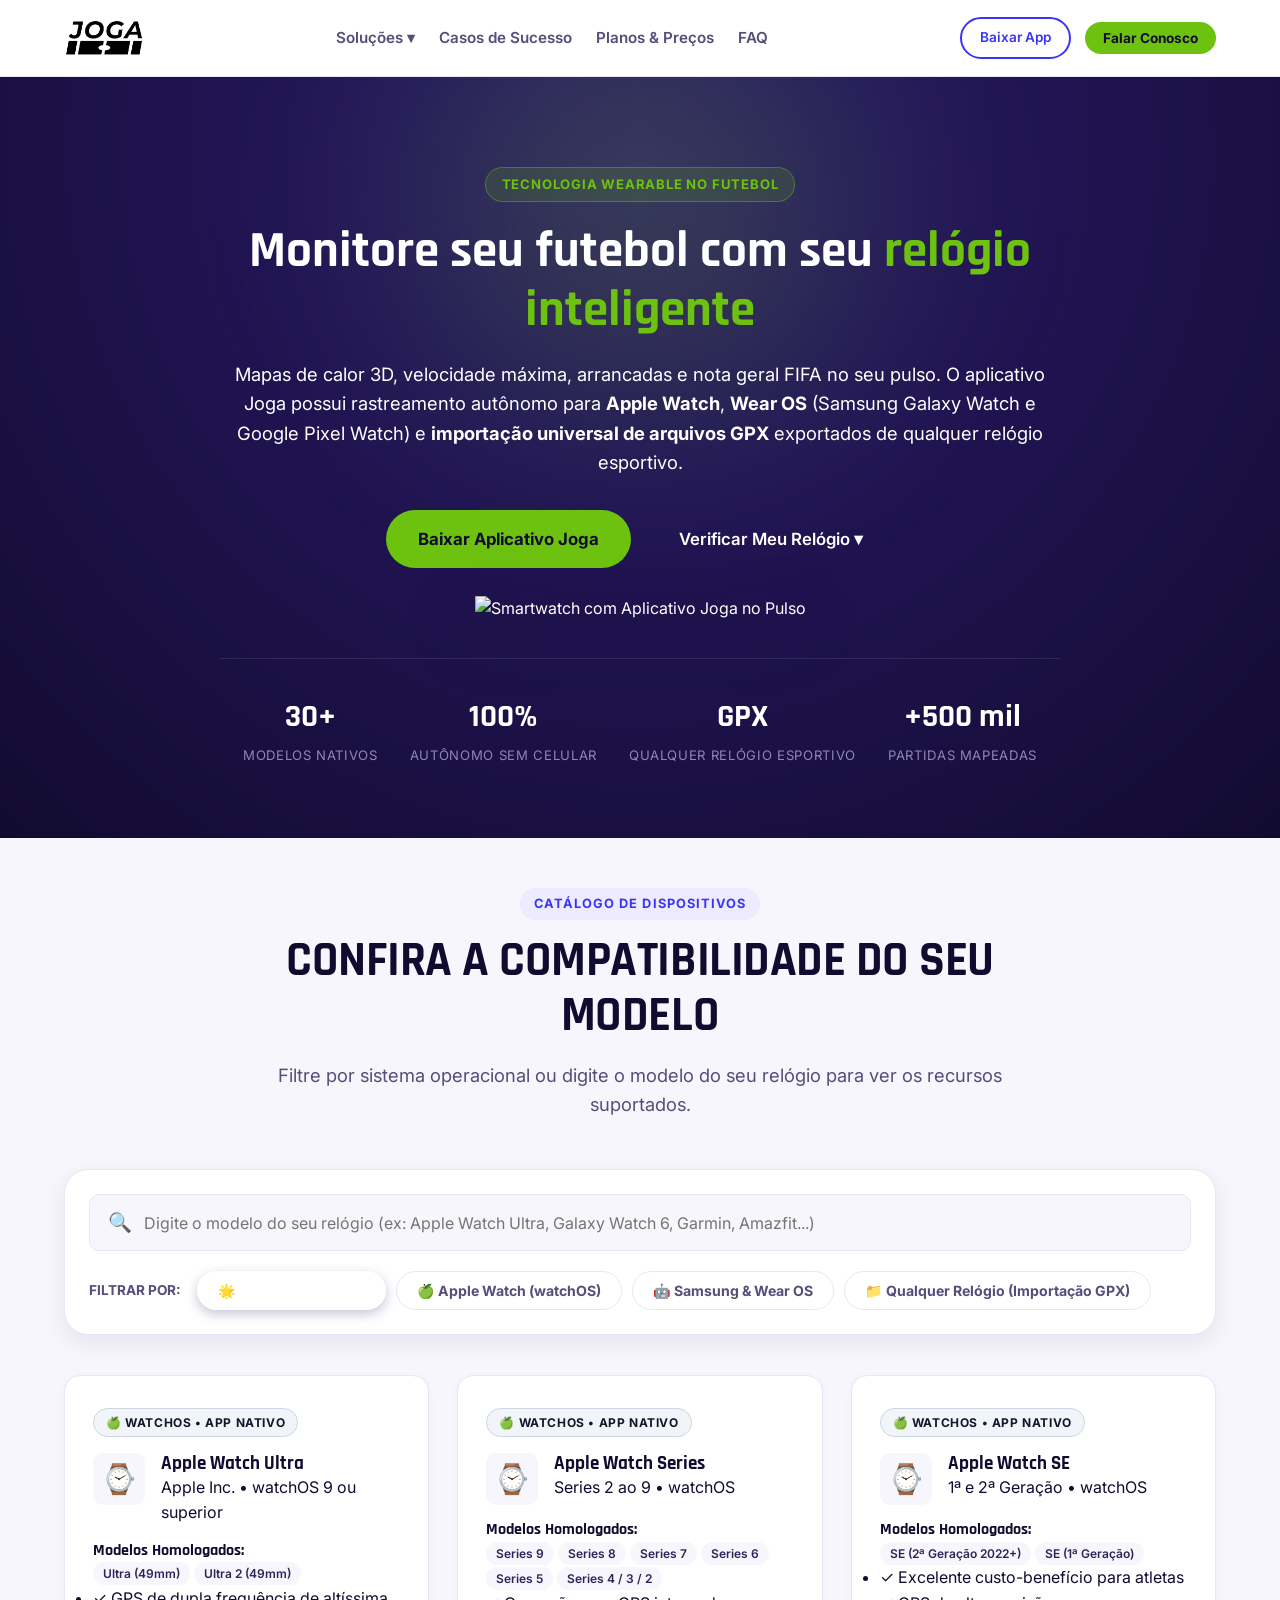
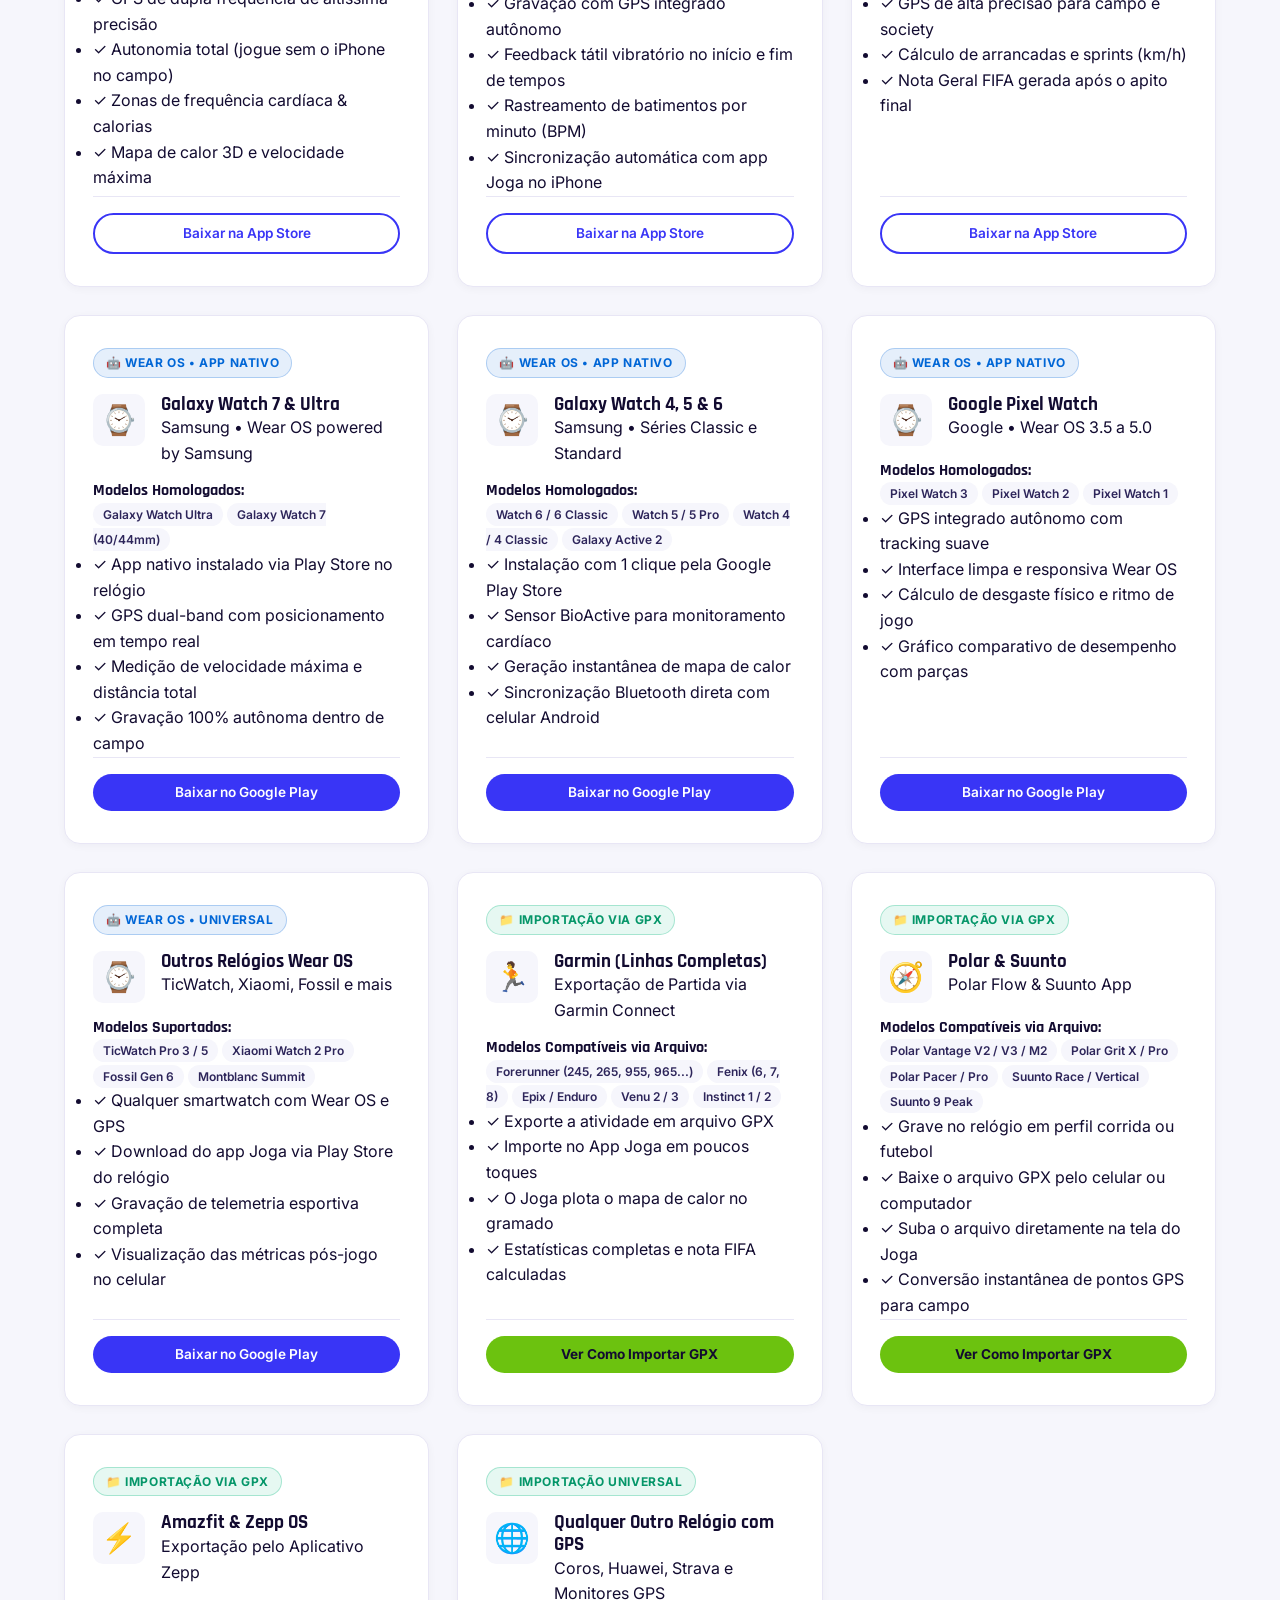
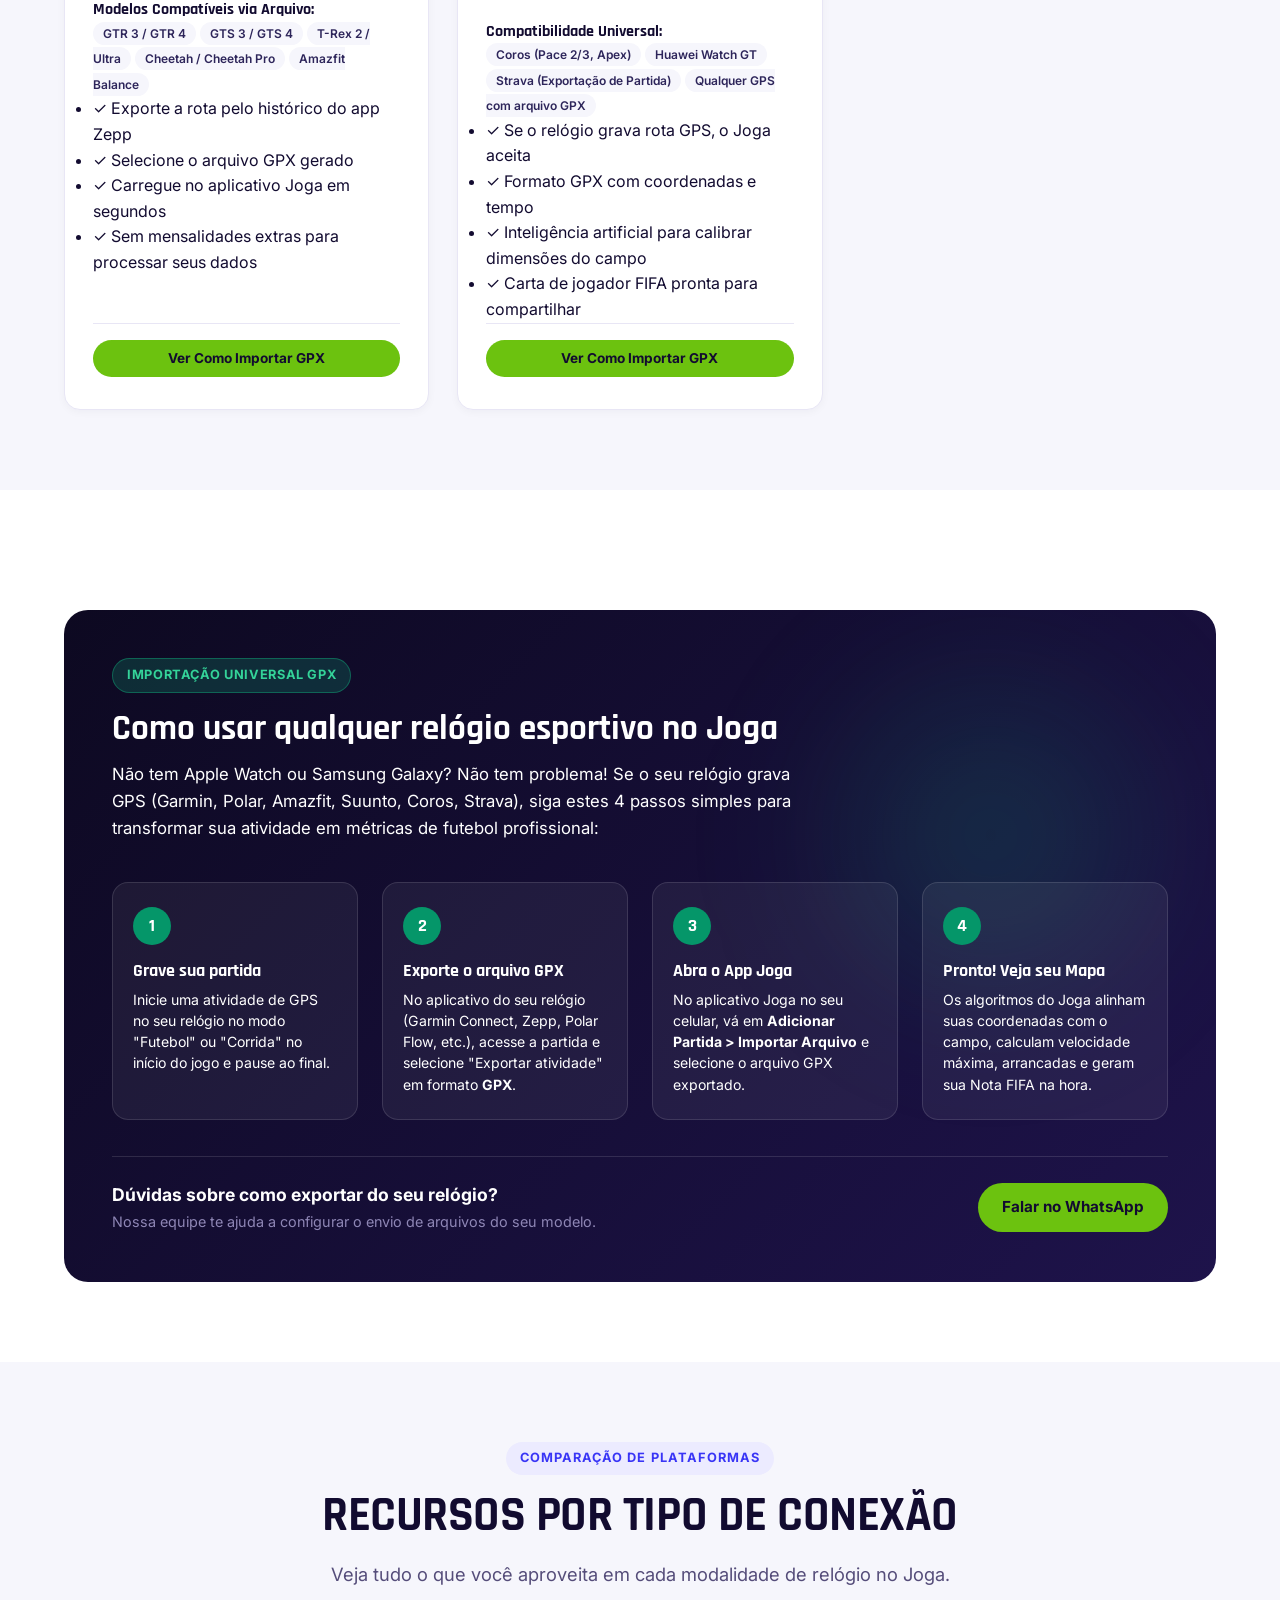
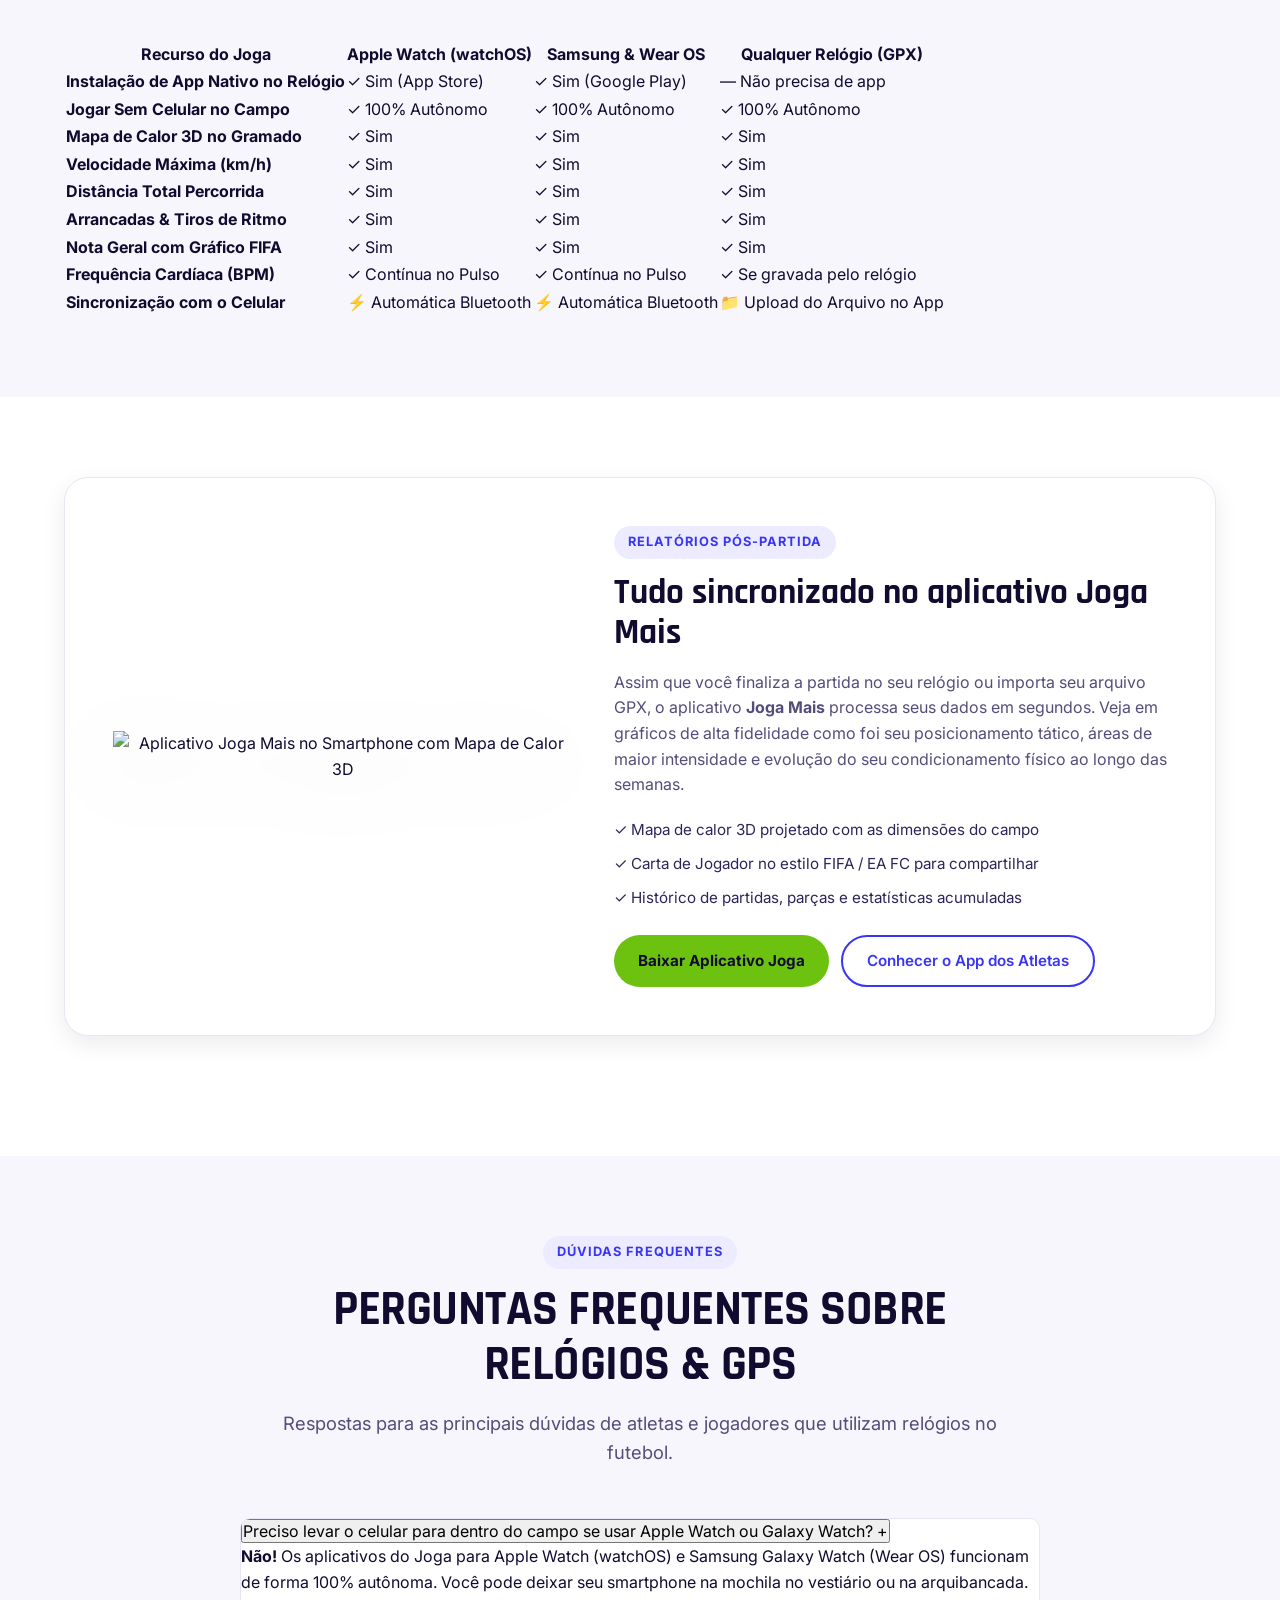
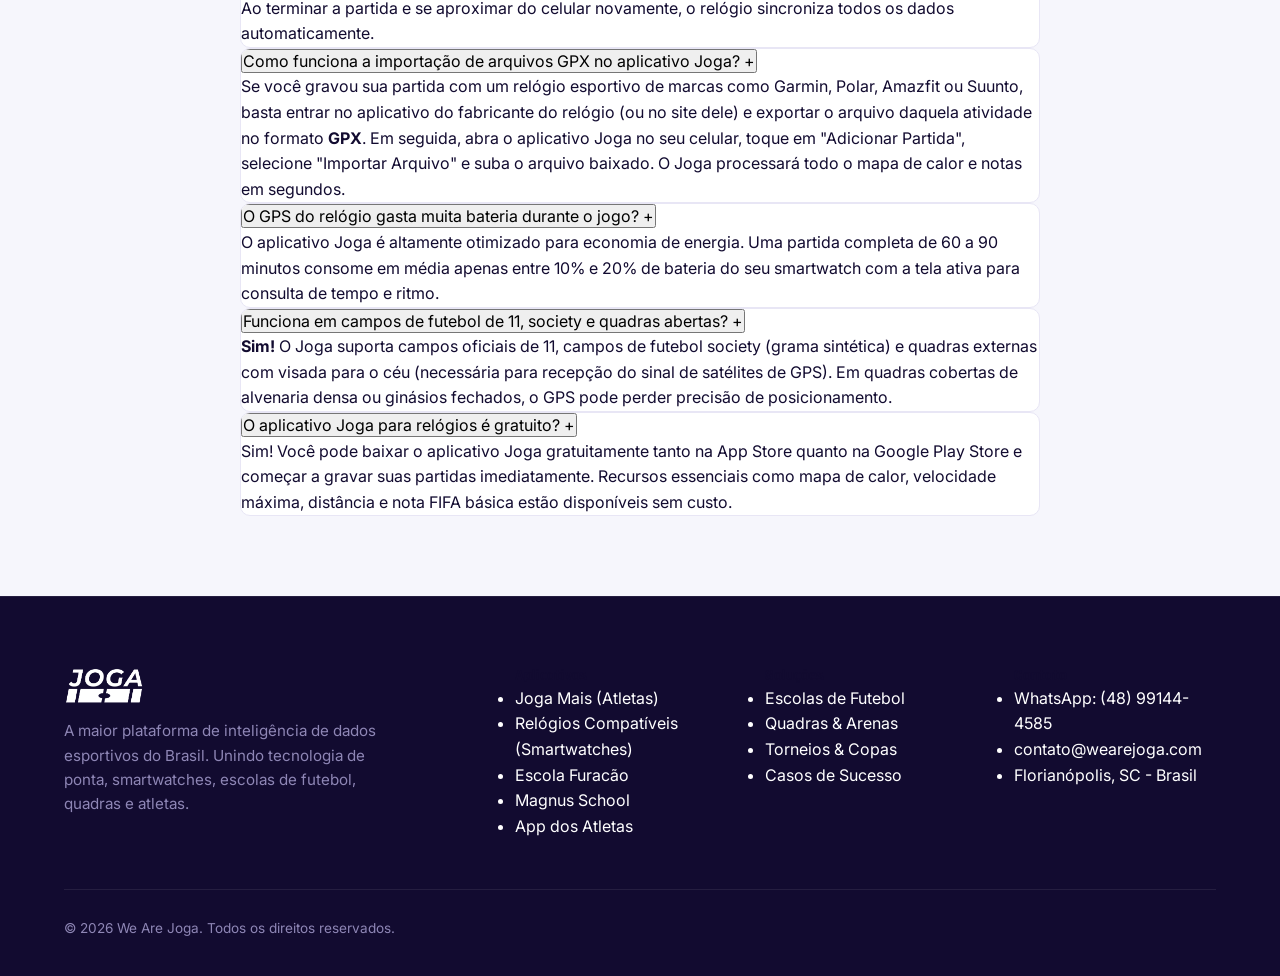
==== watches/index.html @ da32d157 "feat: initial commit for wearejoga preview site" ====
<!DOCTYPE html>
<html lang="pt-BR">
<head>
  <meta charset="UTF-8">
  <meta name="viewport" content="width=device-width, initial-scale=1.0">
  <title>Relógios Compatíveis com o Joga | Apple Watch, Wear OS & Importação GPX</title>
  <meta name="description" content="Descubra todos os smartwatches compatíveis com o aplicativo Joga. Monitore suas partidas com Apple Watch (watchOS), Samsung Galaxy Watch (Wear OS) ou importe arquivos GPX de qualquer relógio esportivo.">
  <meta name="theme-color" content="#0D0921">

  <link rel="preconnect" href="https://fonts.googleapis.com">
  <link rel="preconnect" href="https://fonts.gstatic.com" crossorigin>
  <link href="https://fonts.googleapis.com/css2?family=Inter:wght@400;500;600;700&family=Rajdhani:wght@600;700;800&display=swap" rel="stylesheet">
  <link rel="stylesheet" href="../styles.css?v=3.0">
</head>
<body>

  <!-- HEADER -->
  <header class="site-header">
    <div class="container">
      <nav class="navbar">
        <a href="../index.html" class="nav-brand">
          <img src="../assets/joga-logo.png" alt="Joga" class="brand-logo-img">
        </a>

        <ul class="nav-links">
          <li class="nav-dropdown">
            <a href="javascript:void(0)" class="nav-link">Soluções ▾</a>
            <div class="dropdown-menu">
              <a href="../escolas.html" class="dropdown-item">
                <span class="dropdown-item-icon">⚽</span>
                <div class="dropdown-item-text">
                  <strong>Escolas & Clubes</strong>
                  <small>Alunos, chamadas, contratos e e-commerce</small>
                </div>
              </a>
              <a href="../quadras.html" class="dropdown-item">
                <span class="dropdown-item-icon">🏟️</span>
                <div class="dropdown-item-text">
                  <strong>Quadras & Arenas</strong>
                  <small>Grade semanal 24/7 e reservas PIX</small>
                </div>
              </a>
              <a href="../torneios.html" class="dropdown-item">
                <span class="dropdown-item-icon">🏆</span>
                <div class="dropdown-item-text">
                  <strong>Torneios & Copas</strong>
                  <small>Chaveamento mata-mata e súmula digital</small>
                </div>
              </a>
              <a href="../atletas.html" class="dropdown-item">
                <span class="dropdown-item-icon">📱</span>
                <div class="dropdown-item-text">
                  <strong>App dos Atletas</strong>
                  <small>Mapa de calor, notas FIFA e smartwatch</small>
                </div>
              </a>
              <a href="../watches.html" class="dropdown-item" style="background: rgba(108, 194, 15, 0.08); border-left: 3px solid var(--joga-lime);">
                <span class="dropdown-item-icon">⌚</span>
                <div class="dropdown-item-text">
                  <strong style="color: var(--joga-navy);">Relógios Compatíveis</strong>
                  <small>watchOS, Wear OS e importação via GPX</small>
                </div>
              </a>
            </div>
          </li>
          <li><a href="../casos-de-sucesso.html" class="nav-link">Casos de Sucesso</a></li>
          <li><a href="../index.html#pricing" class="nav-link">Planos & Preços</a></li>
          <li><a href="../index.html#faq" class="nav-link">FAQ</a></li>
        </ul>

        <div class="nav-actions">
          <a href="../app.html" class="btn btn-sm btn-outline-blue">Baixar App</a>
          <button class="btn btn-sm btn-lime" data-open-lead-modal>Falar Conosco</button>

          <button class="mobile-toggle" id="mobile-menu-toggle" aria-label="Menu">
            <span></span>
            <span></span>
            <span></span>
          </button>
        </div>
      </nav>
    </div>
  </header>

  <!-- HERO SECTION -->
  <section class="watches-hero">
    <div class="container">
      <div class="watches-hero-content">
        <span class="watches-hero-badge">TECNOLOGIA WEARABLE NO FUTEBOL</span>
        <h1>Monitore seu futebol com seu <span>relógio inteligente</span></h1>
        <p>
          Mapas de calor 3D, velocidade máxima, arrancadas e nota geral FIFA no seu pulso. O aplicativo Joga possui rastreamento autônomo para <strong>Apple Watch</strong>, <strong>Wear OS</strong> (Samsung Galaxy Watch e Google Pixel Watch) e <strong>importação universal de arquivos GPX</strong> exportados de qualquer relógio esportivo.
        </p>

        <div class="hero-audience-box" style="justify-content: center; margin-bottom: 24px;">
          <a href="../app.html" class="btn btn-lg btn-lime">Baixar Aplicativo Joga</a>
          <a href="#checker" class="btn btn-lg btn-outline" style="color: #FFFFFF; border-color: rgba(255,255,255,0.4);">Verificar Meu Relógio ▾</a>
        </div>

        <!-- Real System Smartwatch Image -->
        <div style="max-width: 480px; margin: 28px auto 0; text-align: center;">
          <img src="https://static.wixstatic.com/media/4e210c_061acafa0c404ca5bb0e64e95ebff505~mv2.png" alt="Smartwatch com Aplicativo Joga no Pulso" style="max-height: 220px; width: auto; margin: 0 auto; filter: drop-shadow(0 15px 30px rgba(0,0,0,0.5));" loading="lazy">
        </div>

        <div class="watches-hero-stats">
          <div class="watches-hero-stat-item">
            <strong>30+</strong>
            <span>Modelos Nativos</span>
          </div>
          <div class="watches-hero-stat-item">
            <strong>100%</strong>
            <span>Autônomo Sem Celular</span>
          </div>
          <div class="watches-hero-stat-item">
            <strong>GPX</strong>
            <span>Qualquer Relógio Esportivo</span>
          </div>
          <div class="watches-hero-stat-item">
            <strong>+500 mil</strong>
            <span>Partidas Mapeadas</span>
          </div>
        </div>
      </div>
    </div>
  </section>

  <!-- COMPATIBILITY CHECKER & FILTER -->
  <section class="watch-filter-section" id="checker">
    <div class="container">
      <div class="section-header text-center">
        <span class="section-badge badge-blue">CATÁLOGO DE DISPOSITIVOS</span>
        <h2 class="section-title">Confira a compatibilidade do seu modelo</h2>
        <p class="section-subtitle">Filtre por sistema operacional ou digite o modelo do seu relógio para ver os recursos suportados.</p>
      </div>

      <!-- Search & Tabs Filter Box -->
      <div class="watch-search-bar-wrapper">
        <div class="watch-search-input-group">
          <span style="font-size: 1.2rem;">🔍</span>
          <input type="text" id="watch-search-input" placeholder="Digite o modelo do seu relógio (ex: Apple Watch Ultra, Galaxy Watch 6, Garmin, Amazfit...)" aria-label="Buscar modelo de relógio">
        </div>

        <div class="watch-filter-tabs">
          <span style="font-size: 0.85rem; font-weight: 700; color: var(--joga-gray-600); margin-right: 6px;">FILTRAR POR:</span>
          <button class="watch-tab-btn active" data-filter="all">🌟 Todos os Relógios</button>
          <button class="watch-tab-btn" data-filter="watchos">🍏 Apple Watch (watchOS)</button>
          <button class="watch-tab-btn" data-filter="wearos">🤖 Samsung & Wear OS</button>
          <button class="watch-tab-btn" data-filter="gpx">📁 Qualquer Relógio (Importação GPX)</button>
        </div>
      </div>

      <!-- WATCHES CARDS GRID -->
      <div class="watch-cards-grid" id="watch-cards-container">

        <!-- 1. Apple Watch Ultra -->
        <div class="watch-card" data-category="watchos" data-name="apple watch ultra ultra 2 watchos apple">
          <span class="watch-card-badge badge-watchos">🍏 watchOS • App Nativo</span>
          <div class="watch-card-header">
            <div class="watch-card-icon">⌚</div>
            <div class="watch-card-title-group">
              <h3>Apple Watch Ultra</h3>
              <span>Apple Inc. • watchOS 9 ou superior</span>
            </div>
          </div>
          <div class="watch-card-models">
            <h4>Modelos Homologados:</h4>
            <div class="watch-model-chips">
              <span class="model-chip highlight">Ultra (49mm)</span>
              <span class="model-chip highlight">Ultra 2 (49mm)</span>
            </div>
          </div>
          <ul class="watch-card-features">
            <li><span class="check">✓</span> GPS de dupla frequência de altíssima precisão</li>
            <li><span class="check">✓</span> Autonomia total (jogue sem o iPhone no campo)</li>
            <li><span class="check">✓</span> Zonas de frequência cardíaca & calorias</li>
            <li><span class="check">✓</span> Mapa de calor 3D e velocidade máxima</li>
          </ul>
          <div class="watch-card-footer">
            <a href="https://apps.apple.com/br/app/joga-futebol-gps-joga-mais/id1219358060" target="_blank" rel="noopener" class="btn btn-sm btn-outline-blue" style="width: 100%; text-align: center;">Baixar na App Store</a>
          </div>
        </div>

        <!-- 2. Apple Watch Series -->
        <div class="watch-card" data-category="watchos" data-name="apple watch series 9 series 8 series 7 series 6 series 5 series 4 series 3 series 2 watchos apple">
          <span class="watch-card-badge badge-watchos">🍏 watchOS • App Nativo</span>
          <div class="watch-card-header">
            <div class="watch-card-icon">⌚</div>
            <div class="watch-card-title-group">
              <h3>Apple Watch Series</h3>
              <span>Series 2 ao 9 • watchOS</span>
            </div>
          </div>
          <div class="watch-card-models">
            <h4>Modelos Homologados:</h4>
            <div class="watch-model-chips">
              <span class="model-chip highlight">Series 9</span>
              <span class="model-chip highlight">Series 8</span>
              <span class="model-chip">Series 7</span>
              <span class="model-chip">Series 6</span>
              <span class="model-chip">Series 5</span>
              <span class="model-chip">Series 4 / 3 / 2</span>
            </div>
          </div>
          <ul class="watch-card-features">
            <li><span class="check">✓</span> Gravação com GPS integrado autônomo</li>
            <li><span class="check">✓</span> Feedback tátil vibratório no início e fim de tempos</li>
            <li><span class="check">✓</span> Rastreamento de batimentos por minuto (BPM)</li>
            <li><span class="check">✓</span> Sincronização automática com app Joga no iPhone</li>
          </ul>
          <div class="watch-card-footer">
            <a href="https://apps.apple.com/br/app/joga-futebol-gps-joga-mais/id1219358060" target="_blank" rel="noopener" class="btn btn-sm btn-outline-blue" style="width: 100%; text-align: center;">Baixar na App Store</a>
          </div>
        </div>

        <!-- 3. Apple Watch SE -->
        <div class="watch-card" data-category="watchos" data-name="apple watch se se 2 geracao watchos apple">
          <span class="watch-card-badge badge-watchos">🍏 watchOS • App Nativo</span>
          <div class="watch-card-header">
            <div class="watch-card-icon">⌚</div>
            <div class="watch-card-title-group">
              <h3>Apple Watch SE</h3>
              <span>1ª e 2ª Geração • watchOS</span>
            </div>
          </div>
          <div class="watch-card-models">
            <h4>Modelos Homologados:</h4>
            <div class="watch-model-chips">
              <span class="model-chip highlight">SE (2ª Geração 2022+)</span>
              <span class="model-chip">SE (1ª Geração)</span>
            </div>
          </div>
          <ul class="watch-card-features">
            <li><span class="check">✓</span> Excelente custo-benefício para atletas</li>
            <li><span class="check">✓</span> GPS de alta precisão para campo e society</li>
            <li><span class="check">✓</span> Cálculo de arrancadas e sprints (km/h)</li>
            <li><span class="check">✓</span> Nota Geral FIFA gerada após o apito final</li>
          </ul>
          <div class="watch-card-footer">
            <a href="https://apps.apple.com/br/app/joga-futebol-gps-joga-mais/id1219358060" target="_blank" rel="noopener" class="btn btn-sm btn-outline-blue" style="width: 100%; text-align: center;">Baixar na App Store</a>
          </div>
        </div>

        <!-- 4. Samsung Galaxy Watch 7 & Ultra -->
        <div class="watch-card" data-category="wearos" data-name="samsung galaxy watch 7 watch ultra wear os android">
          <span class="watch-card-badge badge-wearos">🤖 Wear OS • App Nativo</span>
          <div class="watch-card-header">
            <div class="watch-card-icon">⌚</div>
            <div class="watch-card-title-group">
              <h3>Galaxy Watch 7 & Ultra</h3>
              <span>Samsung • Wear OS powered by Samsung</span>
            </div>
          </div>
          <div class="watch-card-models">
            <h4>Modelos Homologados:</h4>
            <div class="watch-model-chips">
              <span class="model-chip highlight">Galaxy Watch Ultra</span>
              <span class="model-chip highlight">Galaxy Watch 7 (40/44mm)</span>
            </div>
          </div>
          <ul class="watch-card-features">
            <li><span class="check">✓</span> App nativo instalado via Play Store no relógio</li>
            <li><span class="check">✓</span> GPS dual-band com posicionamento em tempo real</li>
            <li><span class="check">✓</span> Medição de velocidade máxima e distância total</li>
            <li><span class="check">✓</span> Gravação 100% autônoma dentro de campo</li>
          </ul>
          <div class="watch-card-footer">
            <a href="https://play.google.com/store/apps/details?id=com.ionicframework.jogamaisperformance474307" target="_blank" rel="noopener" class="btn btn-sm btn-blue" style="width: 100%; text-align: center;">Baixar no Google Play</a>
          </div>
        </div>

        <!-- 5. Samsung Galaxy Watch 4, 5 e 6 -->
        <div class="watch-card" data-category="wearos" data-name="samsung galaxy watch 6 watch 5 watch 4 classic active 2 wear os android">
          <span class="watch-card-badge badge-wearos">🤖 Wear OS • App Nativo</span>
          <div class="watch-card-header">
            <div class="watch-card-icon">⌚</div>
            <div class="watch-card-title-group">
              <h3>Galaxy Watch 4, 5 & 6</h3>
              <span>Samsung • Séries Classic e Standard</span>
            </div>
          </div>
          <div class="watch-card-models">
            <h4>Modelos Homologados:</h4>
            <div class="watch-model-chips">
              <span class="model-chip highlight">Watch 6 / 6 Classic</span>
              <span class="model-chip highlight">Watch 5 / 5 Pro</span>
              <span class="model-chip">Watch 4 / 4 Classic</span>
              <span class="model-chip">Galaxy Active 2</span>
            </div>
          </div>
          <ul class="watch-card-features">
            <li><span class="check">✓</span> Instalação com 1 clique pela Google Play Store</li>
            <li><span class="check">✓</span> Sensor BioActive para monitoramento cardíaco</li>
            <li><span class="check">✓</span> Geração instantânea de mapa de calor</li>
            <li><span class="check">✓</span> Sincronização Bluetooth direta com celular Android</li>
          </ul>
          <div class="watch-card-footer">
            <a href="https://play.google.com/store/apps/details?id=com.ionicframework.jogamaisperformance474307" target="_blank" rel="noopener" class="btn btn-sm btn-blue" style="width: 100%; text-align: center;">Baixar no Google Play</a>
          </div>
        </div>

        <!-- 6. Google Pixel Watch -->
        <div class="watch-card" data-category="wearos" data-name="google pixel watch pixel watch 2 pixel watch 3 wear os android">
          <span class="watch-card-badge badge-wearos">🤖 Wear OS • App Nativo</span>
          <div class="watch-card-header">
            <div class="watch-card-icon">⌚</div>
            <div class="watch-card-title-group">
              <h3>Google Pixel Watch</h3>
              <span>Google • Wear OS 3.5 a 5.0</span>
            </div>
          </div>
          <div class="watch-card-models">
            <h4>Modelos Homologados:</h4>
            <div class="watch-model-chips">
              <span class="model-chip highlight">Pixel Watch 3</span>
              <span class="model-chip highlight">Pixel Watch 2</span>
              <span class="model-chip">Pixel Watch 1</span>
            </div>
          </div>
          <ul class="watch-card-features">
            <li><span class="check">✓</span> GPS integrado autônomo com tracking suave</li>
            <li><span class="check">✓</span> Interface limpa e responsiva Wear OS</li>
            <li><span class="check">✓</span> Cálculo de desgaste físico e ritmo de jogo</li>
            <li><span class="check">✓</span> Gráfico comparativo de desempenho com parças</li>
          </ul>
          <div class="watch-card-footer">
            <a href="https://play.google.com/store/apps/details?id=com.ionicframework.jogamaisperformance474307" target="_blank" rel="noopener" class="btn btn-sm btn-blue" style="width: 100%; text-align: center;">Baixar no Google Play</a>
          </div>
        </div>

        <!-- 7. Outros Smartwatches Wear OS -->
        <div class="watch-card" data-category="wearos" data-name="ticwatch fossil gen 6 xiaomi watch 2 pro wear os android outros relogios">
          <span class="watch-card-badge badge-wearos">🤖 Wear OS • Universal</span>
          <div class="watch-card-header">
            <div class="watch-card-icon">⌚</div>
            <div class="watch-card-title-group">
              <h3>Outros Relógios Wear OS</h3>
              <span>TicWatch, Xiaomi, Fossil e mais</span>
            </div>
          </div>
          <div class="watch-card-models">
            <h4>Modelos Suportados:</h4>
            <div class="watch-model-chips">
              <span class="model-chip">TicWatch Pro 3 / 5</span>
              <span class="model-chip">Xiaomi Watch 2 Pro</span>
              <span class="model-chip">Fossil Gen 6</span>
              <span class="model-chip">Montblanc Summit</span>
            </div>
          </div>
          <ul class="watch-card-features">
            <li><span class="check">✓</span> Qualquer smartwatch com Wear OS e GPS</li>
            <li><span class="check">✓</span> Download do app Joga via Play Store do relógio</li>
            <li><span class="check">✓</span> Gravação de telemetria esportiva completa</li>
            <li><span class="check">✓</span> Visualização das métricas pós-jogo no celular</li>
          </ul>
          <div class="watch-card-footer">
            <a href="https://play.google.com/store/apps/details?id=com.ionicframework.jogamaisperformance474307" target="_blank" rel="noopener" class="btn btn-sm btn-blue" style="width: 100%; text-align: center;">Baixar no Google Play</a>
          </div>
        </div>

        <!-- 8. Garmin (Importação GPX) -->
        <div class="watch-card" data-category="gpx" data-name="garmin forerunner fenix epix venu instinct vivoactive gpx importacao">
          <span class="watch-card-badge badge-gpx">📁 Importação via GPX</span>
          <div class="watch-card-header">
            <div class="watch-card-icon">🏃</div>
            <div class="watch-card-title-group">
              <h3>Garmin (Linhas Completas)</h3>
              <span>Exportação de Partida via Garmin Connect</span>
            </div>
          </div>
          <div class="watch-card-models">
            <h4>Modelos Compatíveis via Arquivo:</h4>
            <div class="watch-model-chips">
              <span class="model-chip highlight">Forerunner (245, 265, 955, 965...)</span>
              <span class="model-chip highlight">Fenix (6, 7, 8)</span>
              <span class="model-chip">Epix / Enduro</span>
              <span class="model-chip">Venu 2 / 3</span>
              <span class="model-chip">Instinct 1 / 2</span>
            </div>
          </div>
          <ul class="watch-card-features">
            <li><span class="check">✓</span> Exporte a atividade em arquivo GPX</li>
            <li><span class="check">✓</span> Importe no App Joga em poucos toques</li>
            <li><span class="check">✓</span> O Joga plota o mapa de calor no gramado</li>
            <li><span class="check">✓</span> Estatísticas completas e nota FIFA calculadas</li>
          </ul>
          <div class="watch-card-footer">
            <a href="#gpx-guide" class="btn btn-sm btn-lime" style="width: 100%; text-align: center;">Ver Como Importar GPX</a>
          </div>
        </div>

        <!-- 9. Polar & Suunto (Importação GPX) -->
        <div class="watch-card" data-category="gpx" data-name="polar vantage pacer grit x suunto race vertical 9 peak gpx importacao">
          <span class="watch-card-badge badge-gpx">📁 Importação via GPX</span>
          <div class="watch-card-header">
            <div class="watch-card-icon">🧭</div>
            <div class="watch-card-title-group">
              <h3>Polar & Suunto</h3>
              <span>Polar Flow & Suunto App</span>
            </div>
          </div>
          <div class="watch-card-models">
            <h4>Modelos Compatíveis via Arquivo:</h4>
            <div class="watch-model-chips">
              <span class="model-chip highlight">Polar Vantage V2 / V3 / M2</span>
              <span class="model-chip">Polar Grit X / Pro</span>
              <span class="model-chip">Polar Pacer / Pro</span>
              <span class="model-chip highlight">Suunto Race / Vertical</span>
              <span class="model-chip">Suunto 9 Peak</span>
            </div>
          </div>
          <ul class="watch-card-features">
            <li><span class="check">✓</span> Grave no relógio em perfil corrida ou futebol</li>
            <li><span class="check">✓</span> Baixe o arquivo GPX pelo celular ou computador</li>
            <li><span class="check">✓</span> Suba o arquivo diretamente na tela do Joga</li>
            <li><span class="check">✓</span> Conversão instantânea de pontos GPS para campo</li>
          </ul>
          <div class="watch-card-footer">
            <a href="#gpx-guide" class="btn btn-sm btn-lime" style="width: 100%; text-align: center;">Ver Como Importar GPX</a>
          </div>
        </div>

        <!-- 10. Amazfit & Zepp (Importação GPX) -->
        <div class="watch-card" data-category="gpx" data-name="amazfit gtr gts t-rex cheetah balance bip zepp gpx importacao">
          <span class="watch-card-badge badge-gpx">📁 Importação via GPX</span>
          <div class="watch-card-header">
            <div class="watch-card-icon">⚡</div>
            <div class="watch-card-title-group">
              <h3>Amazfit & Zepp OS</h3>
              <span>Exportação pelo Aplicativo Zepp</span>
            </div>
          </div>
          <div class="watch-card-models">
            <h4>Modelos Compatíveis via Arquivo:</h4>
            <div class="watch-model-chips">
              <span class="model-chip highlight">GTR 3 / GTR 4</span>
              <span class="model-chip highlight">GTS 3 / GTS 4</span>
              <span class="model-chip">T-Rex 2 / Ultra</span>
              <span class="model-chip">Cheetah / Cheetah Pro</span>
              <span class="model-chip">Amazfit Balance</span>
            </div>
          </div>
          <ul class="watch-card-features">
            <li><span class="check">✓</span> Exporte a rota pelo histórico do app Zepp</li>
            <li><span class="check">✓</span> Selecione o arquivo GPX gerado</li>
            <li><span class="check">✓</span> Carregue no aplicativo Joga em segundos</li>
            <li><span class="check">✓</span> Sem mensalidades extras para processar seus dados</li>
          </ul>
          <div class="watch-card-footer">
            <a href="#gpx-guide" class="btn btn-sm btn-lime" style="width: 100%; text-align: center;">Ver Como Importar GPX</a>
          </div>
        </div>

        <!-- 11. Qualquer Dispositivo com GPS / Strava / Coros (Importação GPX) -->
        <div class="watch-card" data-category="gpx" data-name="qualquer relogio strava coros pace apex huawei fit outros monitores gpx importacao">
          <span class="watch-card-badge badge-gpx">📁 Importação Universal</span>
          <div class="watch-card-header">
            <div class="watch-card-icon">🌐</div>
            <div class="watch-card-title-group">
              <h3>Qualquer Outro Relógio com GPS</h3>
              <span>Coros, Huawei, Strava e Monitores GPS</span>
            </div>
          </div>
          <div class="watch-card-models">
            <h4>Compatibilidade Universal:</h4>
            <div class="watch-model-chips">
              <span class="model-chip highlight">Coros (Pace 2/3, Apex)</span>
              <span class="model-chip">Huawei Watch GT</span>
              <span class="model-chip">Strava (Exportação de Partida)</span>
              <span class="model-chip">Qualquer GPS com arquivo GPX</span>
            </div>
          </div>
          <ul class="watch-card-features">
            <li><span class="check">✓</span> Se o relógio grava rota GPS, o Joga aceita</li>
            <li><span class="check">✓</span> Formato GPX com coordenadas e tempo</li>
            <li><span class="check">✓</span> Inteligência artificial para calibrar dimensões do campo</li>
            <li><span class="check">✓</span> Carta de jogador FIFA pronta para compartilhar</li>
          </ul>
          <div class="watch-card-footer">
            <a href="#gpx-guide" class="btn btn-sm btn-lime" style="width: 100%; text-align: center;">Ver Como Importar GPX</a>
          </div>
        </div>

      </div>

      <!-- No Results Message -->
      <div id="watch-no-results" style="display: none; text-align: center; padding: 50px 20px; background: #FFFFFF; border-radius: var(--radius-lg); border: 1px dashed var(--border-color); margin-top: 24px;">
        <span style="font-size: 3rem;">🔍</span>
        <h3 style="color: var(--joga-dark); margin: 12px 0 8px;">Nenhum modelo encontrado com esse nome</h3>
        <p style="color: var(--joga-gray-600); max-width: 500px; margin: 0 auto 20px;">
          Não se preocupe! Mesmo que seu relógio não esteja listado nominalmente, <strong>se ele permite exportar arquivos GPX, você conseguirá utilizá-lo no Joga normalmente</strong>.
        </p>
        <button class="btn btn-sm btn-outline-blue" id="btn-reset-filters">Limpar Filtros e Ver Todos</button>
      </div>

    </div>
  </section>

  <!-- GPX STEP BY STEP GUIDE -->
  <section class="gpx-flow-section" id="gpx-guide">
    <div class="container">
      <div class="gpx-guide-box">
        <div class="gpx-guide-header">
          <span class="app-badge-tag" style="background: rgba(16, 185, 129, 0.2); color: #34d399; border-color: rgba(16, 185, 129, 0.4); margin-bottom: 16px;">
            IMPORTAÇÃO UNIVERSAL GPX
          </span>
          <h3>Como usar qualquer relógio esportivo no Joga</h3>
          <p>
            Não tem Apple Watch ou Samsung Galaxy? Não tem problema! Se o seu relógio grava GPS (Garmin, Polar, Amazfit, Suunto, Coros, Strava), siga estes 4 passos simples para transformar sua atividade em métricas de futebol profissional:
          </p>
        </div>

        <div class="gpx-steps-grid">
          <!-- Passo 1 -->
          <div class="gpx-step-item">
            <div class="gpx-step-num">1</div>
            <h4>Grave sua partida</h4>
            <p>Inicie uma atividade de GPS no seu relógio no modo "Futebol" ou "Corrida" no início do jogo e pause ao final.</p>
          </div>

          <!-- Passo 2 -->
          <div class="gpx-step-item">
            <div class="gpx-step-num">2</div>
            <h4>Exporte o arquivo GPX</h4>
            <p>No aplicativo do seu relógio (Garmin Connect, Zepp, Polar Flow, etc.), acesse a partida e selecione "Exportar atividade" em formato <strong>GPX</strong>.</p>
          </div>

          <!-- Passo 3 -->
          <div class="gpx-step-item">
            <div class="gpx-step-num">3</div>
            <h4>Abra o App Joga</h4>
            <p>No aplicativo Joga no seu celular, vá em <strong>Adicionar Partida > Importar Arquivo</strong> e selecione o arquivo GPX exportado.</p>
          </div>

          <!-- Passo 4 -->
          <div class="gpx-step-item">
            <div class="gpx-step-num">4</div>
            <h4>Pronto! Veja seu Mapa</h4>
            <p>Os algoritmos do Joga alinham suas coordenadas com o campo, calculam velocidade máxima, arrancadas e geram sua Nota FIFA na hora.</p>
          </div>
        </div>

        <div style="margin-top: 36px; padding-top: 24px; border-top: 1px solid rgba(255,255,255,0.12); display: flex; align-items: center; justify-content: space-between; flex-wrap: wrap; gap: 16px; position: relative; z-index: 2;">
          <div>
            <strong style="color: #FFFFFF; font-size: 1.1rem; display: block;">Dúvidas sobre como exportar do seu relógio?</strong>
            <span style="color: var(--joga-gray-400); font-size: 0.9rem;">Nossa equipe te ajuda a configurar o envio de arquivos do seu modelo.</span>
          </div>
          <a href="https://wa.me/5548991444585?text=Ol%C3%A1%2C%20gostaria%20de%20ajuda%20para%20importar%20arquivos%20GPX%20do%20meu%20rel%C3%B3gio%20no%20Joga" target="_blank" rel="noopener" class="btn btn-lime">Falar no WhatsApp</a>
        </div>
      </div>
    </div>
  </section>

  <!-- COMPARISON TABLE SECTION -->
  <section class="watch-compare-section">
    <div class="container">
      <div class="section-header text-center">
        <span class="section-badge badge-blue">COMPARAÇÃO DE PLATAFORMAS</span>
        <h2 class="section-title">Recursos por Tipo de Conexão</h2>
        <p class="section-subtitle">Veja tudo o que você aproveita em cada modalidade de relógio no Joga.</p>
      </div>

      <div class="watch-compare-table-wrapper">
        <table class="watch-compare-table">
          <thead>
            <tr>
              <th>Recurso do Joga</th>
              <th>Apple Watch (watchOS)</th>
              <th>Samsung & Wear OS</th>
              <th>Qualquer Relógio (GPX)</th>
            </tr>
          </thead>
          <tbody>
            <tr>
              <td><strong>Instalação de App Nativo no Relógio</strong></td>
              <td><span class="table-check">✓ Sim (App Store)</span></td>
              <td><span class="table-check">✓ Sim (Google Play)</span></td>
              <td><span class="table-cross">— Não precisa de app</span></td>
            </tr>
            <tr>
              <td><strong>Jogar Sem Celular no Campo</strong></td>
              <td><span class="table-check">✓ 100% Autônomo</span></td>
              <td><span class="table-check">✓ 100% Autônomo</span></td>
              <td><span class="table-check">✓ 100% Autônomo</span></td>
            </tr>
            <tr>
              <td><strong>Mapa de Calor 3D no Gramado</strong></td>
              <td><span class="table-check">✓ Sim</span></td>
              <td><span class="table-check">✓ Sim</span></td>
              <td><span class="table-check">✓ Sim</span></td>
            </tr>
            <tr>
              <td><strong>Velocidade Máxima (km/h)</strong></td>
              <td><span class="table-check">✓ Sim</span></td>
              <td><span class="table-check">✓ Sim</span></td>
              <td><span class="table-check">✓ Sim</span></td>
            </tr>
            <tr>
              <td><strong>Distância Total Percorrida</strong></td>
              <td><span class="table-check">✓ Sim</span></td>
              <td><span class="table-check">✓ Sim</span></td>
              <td><span class="table-check">✓ Sim</span></td>
            </tr>
            <tr>
              <td><strong>Arrancadas & Tiros de Ritmo</strong></td>
              <td><span class="table-check">✓ Sim</span></td>
              <td><span class="table-check">✓ Sim</span></td>
              <td><span class="table-check">✓ Sim</span></td>
            </tr>
            <tr>
              <td><strong>Nota Geral com Gráfico FIFA</strong></td>
              <td><span class="table-check">✓ Sim</span></td>
              <td><span class="table-check">✓ Sim</span></td>
              <td><span class="table-check">✓ Sim</span></td>
            </tr>
            <tr>
              <td><strong>Frequência Cardíaca (BPM)</strong></td>
              <td><span class="table-check">✓ Contínua no Pulso</span></td>
              <td><span class="table-check">✓ Contínua no Pulso</span></td>
              <td><span class="table-check">✓ Se gravada pelo relógio</span></td>
            </tr>
            <tr>
              <td><strong>Sincronização com o Celular</strong></td>
              <td><span class="table-check">⚡ Automática Bluetooth</span></td>
              <td><span class="table-check">⚡ Automática Bluetooth</span></td>
              <td><span class="table-check">📁 Upload do Arquivo no App</span></td>
            </tr>
          </tbody>
        </table>
      </div>
    </div>
  </section>

  <!-- SMARTPHONE POST-MATCH EXPERIENCE -->
  <section class="section section-bg-white">
    <div class="container">
      <div class="escolas-feature-box" style="grid-template-columns: 1fr 1.2fr; gap: 40px; align-items: center;">
        <div style="text-align: center;">
          <img src="https://static.wixstatic.com/media/4e210c_47dac6f2a3d34541ad06a2def93c591a~mv2.png" alt="Aplicativo Joga Mais no Smartphone com Mapa de Calor 3D" style="max-height: 300px; width: auto; margin: 0 auto; filter: drop-shadow(0 20px 40px rgba(18,11,48,0.18));" loading="lazy">
        </div>
        <div>
          <span class="section-badge badge-blue">RELATÓRIOS PÓS-PARTIDA</span>
          <h3 style="font-size: 2.2rem; margin-bottom: 16px; color: var(--joga-dark);">Tudo sincronizado no aplicativo Joga Mais</h3>
          <p style="color: var(--joga-gray-600); margin-bottom: 20px; line-height: 1.6;">
            Assim que você finaliza a partida no seu relógio ou importa seu arquivo GPX, o aplicativo <strong>Joga Mais</strong> processa seus dados em segundos. Veja em gráficos de alta fidelidade como foi seu posicionamento tático, áreas de maior intensidade e evolução do seu condicionamento físico ao longo das semanas.
          </p>
          <ul style="list-style: none; display: flex; flex-direction: column; gap: 10px; font-size: 0.95rem; color: var(--joga-gray-800); margin-bottom: 24px;">
            <li>✓ Mapa de calor 3D projetado com as dimensões do campo</li>
            <li>✓ Carta de Jogador no estilo FIFA / EA FC para compartilhar</li>
            <li>✓ Histórico de partidas, parças e estatísticas acumuladas</li>
          </ul>
          <div style="display: flex; gap: 12px; flex-wrap: wrap;">
            <a href="../app.html" class="btn btn-lime">Baixar Aplicativo Joga</a>
            <a href="../atletas.html" class="btn btn-outline-blue">Conhecer o App dos Atletas</a>
          </div>
        </div>
      </div>
    </div>
  </section>

  <!-- FAQ SMARTWATCHES -->
  <section class="section section-bg-light" id="faq-watches">
    <div class="container">
      <div class="section-header text-center">
        <span class="section-badge badge-blue">DÚVIDAS FREQUENTES</span>
        <h2 class="section-title">Perguntas Frequentes sobre Relógios & GPS</h2>
        <p class="section-subtitle">Respostas para as principais dúvidas de atletas e jogadores que utilizam relógios no futebol.</p>
      </div>

      <div class="faq-accordion" style="max-width: 800px; margin: 0 auto;">
        <!-- FAQ 1 -->
        <div class="faq-item">
          <button class="faq-question">
            <span>Preciso levar o celular para dentro do campo se usar Apple Watch ou Galaxy Watch?</span>
            <span class="faq-icon">+</span>
          </button>
          <div class="faq-answer">
            <p><strong>Não!</strong> Os aplicativos do Joga para Apple Watch (watchOS) e Samsung Galaxy Watch (Wear OS) funcionam de forma 100% autônoma. Você pode deixar seu smartphone na mochila no vestiário ou na arquibancada. Ao terminar a partida e se aproximar do celular novamente, o relógio sincroniza todos os dados automaticamente.</p>
          </div>
        </div>

        <!-- FAQ 2 -->
        <div class="faq-item">
          <button class="faq-question">
            <span>Como funciona a importação de arquivos GPX no aplicativo Joga?</span>
            <span class="faq-icon">+</span>
          </button>
          <div class="faq-answer">
            <p>Se você gravou sua partida com um relógio esportivo de marcas como Garmin, Polar, Amazfit ou Suunto, basta entrar no aplicativo do fabricante do relógio (ou no site dele) e exportar o arquivo daquela atividade no formato <strong>GPX</strong>. Em seguida, abra o aplicativo Joga no seu celular, toque em "Adicionar Partida", selecione "Importar Arquivo" e suba o arquivo baixado. O Joga processará todo o mapa de calor e notas em segundos.</p>
          </div>
        </div>

        <!-- FAQ 3 -->
        <div class="faq-item">
          <button class="faq-question">
            <span>O GPS do relógio gasta muita bateria durante o jogo?</span>
            <span class="faq-icon">+</span>
          </button>
          <div class="faq-answer">
            <p>O aplicativo Joga é altamente otimizado para economia de energia. Uma partida completa de 60 a 90 minutos consome em média apenas entre 10% e 20% de bateria do seu smartwatch com a tela ativa para consulta de tempo e ritmo.</p>
          </div>
        </div>

        <!-- FAQ 4 -->
        <div class="faq-item">
          <button class="faq-question">
            <span>Funciona em campos de futebol de 11, society e quadras abertas?</span>
            <span class="faq-icon">+</span>
          </button>
          <div class="faq-answer">
            <p><strong>Sim!</strong> O Joga suporta campos oficiais de 11, campos de futebol society (grama sintética) e quadras externas com visada para o céu (necessária para recepção do sinal de satélites de GPS). Em quadras cobertas de alvenaria densa ou ginásios fechados, o GPS pode perder precisão de posicionamento.</p>
          </div>
        </div>

        <!-- FAQ 5 -->
        <div class="faq-item">
          <button class="faq-question">
            <span>O aplicativo Joga para relógios é gratuito?</span>
            <span class="faq-icon">+</span>
          </button>
          <div class="faq-answer">
            <p>Sim! Você pode baixar o aplicativo Joga gratuitamente tanto na App Store quanto na Google Play Store e começar a gravar suas partidas imediatamente. Recursos essenciais como mapa de calor, velocidade máxima, distância e nota FIFA básica estão disponíveis sem custo.</p>
          </div>
        </div>
      </div>
    </div>
  </section>

  <!-- FOOTER -->
  <footer class="site-footer">
    <div class="container">
      <div class="footer-grid">
        <div class="footer-brand">
          <img src="../assets/joga-logo.png" alt="Joga" class="brand-logo-img" style="filter: brightness(0) invert(1);">
          <p>A maior plataforma de inteligência de dados esportivos do Brasil. Unindo tecnologia de ponta, smartwatches, escolas de futebol, quadras e atletas.</p>
        </div>
        <div class="footer-col">
          <h4>Aplicativos</h4>
          <ul>
            <li><a href="../app.html">Joga Mais (Atletas)</a></li>
            <li><a href="../watches.html">Relógios Compatíveis (Smartwatches)</a></li>
            <li><a href="../app-furacao.html">Escola Furacão</a></li>
            <li><a href="../app-magnus.html">Magnus School</a></li>
            <li><a href="../atletas.html">App dos Atletas</a></li>
          </ul>
        </div>
        <div class="footer-col">
          <h4>Soluções</h4>
          <ul>
            <li><a href="../escolas.html">Escolas de Futebol</a></li>
            <li><a href="../quadras.html">Quadras & Arenas</a></li>
            <li><a href="../torneios.html">Torneios & Copas</a></li>
            <li><a href="../casos-de-sucesso.html">Casos de Sucesso</a></li>
          </ul>
        </div>
        <div class="footer-col">
          <h4>Contato</h4>
          <ul>
            <li><a href="https://wa.me/5548991444585" target="_blank" rel="noopener">WhatsApp: (48) 99144-4585</a></li>
            <li><a href="mailto:contato@wearejoga.com">contato@wearejoga.com</a></li>
            <li><span>Florianópolis, SC - Brasil</span></li>
          </ul>
        </div>
      </div>
      <div class="footer-bottom">
        <p>&copy; 2026 We Are Joga. Todos os direitos reservados.</p>
      </div>
    </div>
  </footer>

  <!-- LEAD CAPTURE MODAL -->
  <div class="modal-overlay" id="lead-modal">
    <div class="modal-content">
      <button class="modal-close" id="modal-close-btn">&times;</button>
      <div class="modal-header">
        <span class="badge badge-lime">ATENDIMENTO EXCLUSIVO</span>
        <h3>Fale com um especialista Joga</h3>
        <p>Preencha os dados abaixo e entraremos em contato em instantes.</p>
      </div>
      <form id="lead-form" class="lead-form">
        <div class="form-group">
          <label for="lead-name">Nome Completo</label>
          <input type="text" id="lead-name" required placeholder="Ex: Rodrigo Silva">
        </div>
        <div class="form-group">
          <label for="lead-email">E-mail Profissional</label>
          <input type="email" id="lead-email" required placeholder="seuemail@exemplo.com">
        </div>
        <div class="form-group">
          <label for="lead-phone">WhatsApp / Telefone</label>
          <input type="tel" id="lead-phone" required placeholder="(XX) 9XXXX-XXXX">
        </div>
        <div class="form-group">
          <label for="lead-type">Interesse Principal</label>
          <select id="lead-type" required>
            <option value="smartwatch">Aplicativo Joga & Smartwatches</option>
            <option value="escola">Gestão de Escolas de Futebol</option>
            <option value="quadra">Gestão de Quadras & Arenas</option>
            <option value="torneio">Organização de Torneios</option>
            <option value="outro">Outro</option>
          </select>
        </div>
        <button type="submit" class="btn btn-lime btn-block">Receber Demonstração</button>
      </form>
    </div>
  </div>

  <!-- INTERACTIVE FILTER & SEARCH SCRIPT -->
  <script>
    document.addEventListener('DOMContentLoaded', function() {
      var searchInput = document.getElementById('watch-search-input');
      var filterTabs = document.querySelectorAll('.watch-tab-btn');
      var cards = document.querySelectorAll('.watch-card');
      var noResults = document.getElementById('watch-no-results');
      var resetBtn = document.getElementById('btn-reset-filters');
      var currentFilter = 'all';

      function filterWatches() {
        var query = searchInput.value.toLowerCase().trim();
        var visibleCount = 0;

        cards.forEach(function(card) {
          var category = card.getAttribute('data-category');
          var name = card.getAttribute('data-name').toLowerCase();
          var cardText = card.textContent.toLowerCase();

          var matchesTab = (currentFilter === 'all' || category === currentFilter);
          var matchesSearch = (query === '' || name.includes(query) || cardText.includes(query));

          if (matchesTab && matchesSearch) {
            card.style.display = 'flex';
            visibleCount++;
          } else {
            card.style.display = 'none';
          }
        });

        if (visibleCount === 0) {
          noResults.style.display = 'block';
        } else {
          noResults.style.display = 'none';
        }
      }

      // Tab clicks
      filterTabs.forEach(function(tab) {
        tab.addEventListener('click', function() {
          filterTabs.forEach(function(t) { t.classList.remove('active'); });
          this.classList.add('active');
          currentFilter = this.getAttribute('data-filter');
          filterWatches();
        });
      });

      // Search input typing
      if (searchInput) {
        searchInput.addEventListener('input', filterWatches);
      }

      // Reset button
      if (resetBtn) {
        resetBtn.addEventListener('click', function() {
          searchInput.value = '';
          currentFilter = 'all';
          filterTabs.forEach(function(t) {
            if (t.getAttribute('data-filter') === 'all') {
              t.classList.add('active');
            } else {
              t.classList.remove('active');
            }
          });
          filterWatches();
        });
      }

      // FAQ accordion
      var faqQuestions = document.querySelectorAll('.faq-question');
      faqQuestions.forEach(function(question) {
        question.addEventListener('click', function() {
          var item = this.parentElement;
          item.classList.toggle('active');
        });
      });

      // Mobile Menu Toggle
      var mobileMenuToggle = document.getElementById('mobile-menu-toggle');
      var navLinks = document.querySelector('.nav-links');
      if (mobileMenuToggle && navLinks) {
        mobileMenuToggle.addEventListener('click', function() {
          navLinks.classList.toggle('open');
        });
      }
    });
  </script>

  <script src="../app.js"></script>
</body>
</html>
---- styles.css ----
/* ==========================================================================
   WE ARE JOGA - OFFICIAL DESIGN SYSTEM & STYLESHEET
   Platform: Modern Web Application (Vanilla CSS)
   Brand Identity: Authentic We Are Joga Clean Identity
   Colors: Joga Blue (#3935F6), Joga Lime (#6CC20F), Deep Indigo (#120B30), Clean White (#FFFFFF), Ice Gray (#F6F6FC)
   Typography: Rajdhani (Headings & Numbers) + Inter (Crisp Body Text)
   ========================================================================== */

:root {
  --joga-blue: #3935F6;
  --joga-blue-hover: #2925D8;
  --joga-blue-light: #ECEBFF;
  --joga-blue-dark: #120B30;

  --joga-lime: #6CC20F;
  --joga-lime-hover: #5BAE0C;
  --joga-lime-light: #EEFADF;

  --joga-dark: #120B30;
  --joga-gray-900: #1B143D;
  --joga-gray-800: #2D255A;
  --joga-gray-600: #554D7A;
  --joga-gray-400: #8E86B5;
  --joga-gray-200: #E4E2F2;
  --joga-gray-100: #F6F6FC;
  --joga-white: #FFFFFF;

  --border-color: #E8E6F5;
  --border-active: #3935F6;

  --font-heading: 'Rajdhani', -apple-system, BlinkMacSystemFont, "Segoe UI", Roboto, sans-serif;
  --font-body: 'Inter', -apple-system, BlinkMacSystemFont, "Segoe UI", Roboto, sans-serif;

  --radius-sm: 6px;
  --radius-md: 10px;
  --radius-lg: 16px;
  --radius-xl: 24px;
  --radius-pill: 9999px;

  --shadow-sm: 0 2px 8px rgba(18, 11, 48, 0.04);
  --shadow-md: 0 8px 24px rgba(18, 11, 48, 0.08);
  --shadow-lg: 0 16px 40px rgba(18, 11, 48, 0.12);
  --shadow-blue: 0 8px 24px rgba(57, 53, 246, 0.25);
  --shadow-lime: 0 8px 24px rgba(108, 194, 15, 0.25);

  --transition: all 0.25s cubic-bezier(0.16, 1, 0.3, 1);
  --max-w: 1200px;
}

/* Reset & Basics */
*, *::before, *::after {
  box-sizing: border-box;
  margin: 0;
  padding: 0;
}

html {
  scroll-behavior: smooth;
  font-size: 16px;
  -webkit-font-smoothing: antialiased;
}

body {
  font-family: var(--font-body);
  background-color: var(--joga-white);
  color: var(--joga-dark);
  line-height: 1.6;
  overflow-x: hidden;
}

a {
  color: inherit;
  text-decoration: none;
  transition: var(--transition);
}

button, input, select, textarea {
  font-family: inherit;
  font-size: inherit;
}

/* Typography */
h1, h2, h3, h4, h5, h6 {
  font-family: var(--font-heading);
  font-weight: 700;
  line-height: 1.15;
  color: var(--joga-dark);
}

.kpi-number {
  font-family: var(--font-heading);
  font-weight: 800;
  letter-spacing: -0.02em;
}

/* Containers */
.container {
  width: 100%;
  max-width: var(--max-w);
  margin-left: auto;
  margin-right: auto;
  padding-left: 24px;
  padding-right: 24px;
}

.section {
  padding: 80px 0;
  position: relative;
}

.section-bg-light {
  background-color: var(--joga-gray-100);
}

.section-bg-white {
  background-color: var(--joga-white);
}

.section-bg-dark {
  background-color: var(--joga-dark);
  color: var(--joga-white);
}

.section-bg-dark h1, 
.section-bg-dark h2, 
.section-bg-dark h3 {
  color: var(--joga-white);
}

/* Section Header */
.section-header {
  text-align: center;
  max-width: 760px;
  margin: 0 auto 50px;
}

.section-badge {
  display: inline-block;
  padding: 6px 14px;
  border-radius: var(--radius-pill);
  font-size: 0.8rem;
  font-weight: 700;
  text-transform: uppercase;
  letter-spacing: 0.08em;
  margin-bottom: 14px;
}

.badge-blue {
  background: var(--joga-blue-light);
  color: var(--joga-blue);
}

.badge-lime {
  background: var(--joga-lime-light);
  color: #387005;
}

.badge-dark {
  background: rgba(255, 255, 255, 0.1);
  color: var(--joga-white);
}

.text-lime {
  color: var(--joga-lime);
}

.section-title {
  font-size: clamp(2rem, 3.8vw, 3rem);
  text-transform: uppercase;
  margin-bottom: 16px;
  letter-spacing: -0.01em;
}

.section-subtitle {
  font-size: 1.15rem;
  color: var(--joga-gray-600);
  line-height: 1.6;
}

.section-bg-dark .section-subtitle {
  color: var(--joga-gray-400);
}

/* Buttons */
.btn {
  display: inline-flex;
  align-items: center;
  justify-content: center;
  gap: 8px;
  font-weight: 600;
  font-size: 0.95rem;
  padding: 12px 24px;
  border-radius: var(--radius-pill);
  cursor: pointer;
  border: none;
  transition: var(--transition);
  text-align: center;
}

.btn-lg {
  padding: 16px 32px;
  font-size: 1.05rem;
}

.btn-sm {
  padding: 8px 18px;
  font-size: 0.85rem;
}

.btn-blue {
  background: var(--joga-blue);
  color: var(--joga-white);
}

.btn-blue:hover {
  background: var(--joga-blue-hover);
  box-shadow: var(--shadow-blue);
  transform: translateY(-2px);
}

.btn-lime, 
a.btn-lime, 
button.btn-lime {
  background: var(--joga-lime);
  color: #120B30 !important;
  font-weight: 700 !important;
}

.btn-lime:hover, 
a.btn-lime:hover, 
button.btn-lime:hover {
  background: var(--joga-lime-hover);
  color: #120B30 !important;
  box-shadow: var(--shadow-lime);
  transform: translateY(-2px);
}

.btn-outline-blue {
  background: transparent;
  color: var(--joga-blue);
  border: 2px solid var(--joga-blue);
}

.btn-outline-blue:hover {
  background: var(--joga-blue);
  color: var(--joga-white);
}

.btn-outline-white {
  background: transparent;
  color: var(--joga-white);
  border: 2px solid rgba(255, 255, 255, 0.3);
}

.btn-outline-white:hover {
  background: rgba(255, 255, 255, 0.15);
  border-color: var(--joga-white);
}

/* ==========================================================================
   HEADER & NAVBAR
   ========================================================================== */
.site-header {
  position: sticky;
  top: 0;
  left: 0;
  right: 0;
  z-index: 1000;
  background: rgba(255, 255, 255, 0.96);
  backdrop-filter: blur(12px);
  border-bottom: 1px solid var(--border-color);
}

.navbar {
  display: flex;
  align-items: center;
  justify-content: space-between;
  height: 76px;
}

.nav-brand {
  display: flex;
  align-items: center;
  gap: 10px;
}

.brand-logo-img {
  height: 38px;
  width: auto;
  max-width: 140px;
  object-fit: contain;
  display: block;
}

.footer-logo-img {
  height: 36px;
  width: auto;
  max-width: 130px;
  object-fit: contain;
  display: block;
  margin-bottom: 12px;
}

.nav-links {
  display: flex;
  align-items: center;
  gap: 24px;
  list-style: none;
}

.nav-link {
  font-size: 0.95rem;
  font-weight: 600;
  color: var(--joga-gray-600);
  padding: 8px 0;
  position: relative;
}

.nav-link:hover, .nav-link.active {
  color: var(--joga-blue);
}

.nav-link.active::after {
  content: '';
  position: absolute;
  bottom: 0;
  left: 0;
  right: 0;
  height: 2.5px;
  background: var(--joga-blue);
  border-radius: 2px;
}

/* Dropdown */
.nav-dropdown {
  position: relative;
  display: flex;
  align-items: center;
}

.dropdown-menu {
  position: absolute;
  top: 100%;
  left: 0;
  width: 330px;
  background: var(--joga-white);
  border: 1px solid var(--border-color);
  border-radius: var(--radius-lg);
  padding: 10px;
  box-shadow: 0 16px 40px rgba(18, 11, 48, 0.15);
  opacity: 0;
  visibility: hidden;
  transform: translateY(10px);
  transition: var(--transition);
  display: flex;
  flex-direction: column;
  gap: 4px;
  z-index: 1050;
}

.nav-dropdown:hover .dropdown-menu,
.nav-dropdown.active .dropdown-menu {
  opacity: 1;
  visibility: visible;
  transform: translateY(0);
}

.dropdown-item {
  display: flex;
  align-items: center;
  gap: 14px;
  padding: 10px 14px;
  border-radius: var(--radius-md);
  color: var(--joga-dark);
  transition: var(--transition);
}

.dropdown-item:hover {
  background: var(--joga-gray-100);
  color: var(--joga-blue);
  transform: translateX(4px);
}

.dropdown-item-icon {
  font-size: 1.4rem;
  width: 32px;
  text-align: center;
}

.dropdown-item-text strong {
  display: block;
  font-size: 0.92rem;
  font-weight: 700;
  color: var(--joga-navy);
}

.dropdown-item-text small {
  display: block;
  font-size: 0.78rem;
  color: var(--joga-gray-600);
  margin-top: 2px;
}

.nav-actions {
  display: flex;
  align-items: center;
  gap: 14px;
}

/* Mobile Toggle */
.mobile-toggle {
  display: none;
  flex-direction: column;
  gap: 5px;
  background: transparent;
  border: none;
  cursor: pointer;
  padding: 6px;
}

.mobile-toggle span {
  width: 24px;
  height: 2px;
  background: var(--joga-dark);
  border-radius: 2px;
}

/* ==========================================================================
   HERO SECTION (FAITHFUL TO ORIGINAL WE ARE JOGA)
   ========================================================================== */
.hero-original {
  background: linear-gradient(180deg, #FFFFFF 0%, #F6F6FC 100%);
  padding: 70px 0 80px;
  text-align: center;
  border-bottom: 1px solid var(--border-color);
}

.hero-original .hero-badge {
  display: inline-flex;
  align-items: center;
  gap: 8px;
  background: var(--joga-blue-light);
  color: var(--joga-blue);
  padding: 8px 18px;
  border-radius: var(--radius-pill);
  font-size: 0.85rem;
  font-weight: 700;
  text-transform: uppercase;
  letter-spacing: 0.08em;
  margin-bottom: 24px;
}

.hero-original .hero-title {
  font-size: clamp(2.4rem, 5vw, 4rem);
  text-transform: uppercase;
  max-width: 920px;
  margin: 0 auto 20px;
  line-height: 1.1;
  color: var(--joga-dark);
}

.hero-original .hero-title span {
  color: var(--joga-blue);
}

.hero-original .hero-subtitle {
  font-size: 1.25rem;
  color: var(--joga-gray-600);
  max-width: 740px;
  margin: 0 auto 36px;
  line-height: 1.6;
}

/* Dual Audience Buttons (Original Core Feature) */
.hero-audience-box {
  display: flex;
  align-items: center;
  justify-content: center;
  gap: 16px;
  flex-wrap: wrap;
  margin-bottom: 36px;
}

/* Price Anchor Chip */
.hero-price-chip {
  display: inline-flex;
  align-items: center;
  gap: 8px;
  background: var(--joga-white);
  border: 1.5px solid var(--border-color);
  padding: 8px 20px;
  border-radius: var(--radius-pill);
  font-size: 0.95rem;
  color: var(--joga-gray-800);
  box-shadow: var(--shadow-sm);
}

.hero-price-chip strong {
  font-family: var(--font-heading);
  font-size: 1.3rem;
  color: var(--joga-blue);
  font-weight: 800;
}

/* ==========================================================================
   HOMOLOGATED BRANDS
   ========================================================================== */
.brands-strip {
  background: var(--joga-white);
  padding: 40px 0;
  border-bottom: 1px solid var(--border-color);
}

.brands-strip-title {
  text-align: center;
  font-size: 0.85rem;
  font-weight: 700;
  text-transform: uppercase;
  letter-spacing: 0.1em;
  color: var(--joga-gray-400);
  margin-bottom: 24px;
}

.brands-logos-grid {
  display: flex;
  align-items: center;
  justify-content: center;
  flex-wrap: wrap;
  gap: 20px;
}

.brand-pill {
  background: var(--joga-gray-100);
  border: 1px solid var(--border-color);
  border-radius: var(--radius-pill);
  padding: 10px 20px;
  font-size: 0.85rem;
  font-weight: 700;
  color: var(--joga-gray-800);
  transition: var(--transition);
}

.brand-pill:hover {
  background: var(--joga-blue-light);
  color: var(--joga-blue);
  border-color: var(--joga-blue);
}

/* ==========================================================================
   ORIGINAL PILLARS / FEATURES GRID (THE CORE 6 PILLARS)
   ========================================================================== */
.pillars-six-grid {
  display: grid;
  grid-template-columns: repeat(3, 1fr);
  gap: 24px;
  margin-top: 40px;
}

.pillar-six-card {
  background: var(--joga-white);
  border: 1px solid var(--border-color);
  border-radius: var(--radius-lg);
  padding: 32px;
  box-shadow: var(--shadow-sm);
  transition: var(--transition);
}

.pillar-six-card:hover {
  transform: translateY(-4px);
  border-color: var(--joga-blue);
  box-shadow: var(--shadow-md);
}

.pillar-six-icon {
  width: 50px;
  height: 50px;
  border-radius: var(--radius-md);
  background: var(--joga-blue-light);
  color: var(--joga-blue);
  display: flex;
  align-items: center;
  justify-content: center;
  font-size: 1.5rem;
  margin-bottom: 20px;
}

.pillar-six-card h4 {
  font-size: 1.35rem;
  margin-bottom: 12px;
  text-transform: uppercase;
}

.pillar-six-card p {
  font-size: 0.95rem;
  color: var(--joga-gray-600);
  line-height: 1.5;
}

/* ==========================================================================
   ESCOLAS DE FUTEBOL - DEEP DIVE SECTION
   ========================================================================== */
.escolas-feature-box {
  background: var(--joga-white);
  border: 1.5px solid var(--border-color);
  border-radius: var(--radius-xl);
  padding: 48px;
  box-shadow: var(--shadow-md);
  display: grid;
  grid-template-columns: 1fr 1.1fr;
  gap: 48px;
  align-items: center;
  margin-bottom: 40px;
}

.checklist-grid {
  display: grid;
  grid-template-columns: 1fr 1fr;
  gap: 16px;
  margin: 28px 0;
}

.checklist-item {
  display: flex;
  align-items: flex-start;
  gap: 10px;
  font-size: 0.95rem;
  color: var(--joga-gray-800);
}

.checklist-item span.check {
  color: var(--joga-lime);
  font-weight: bold;
  font-size: 1.1rem;
}

/* ==========================================================================
   ATLETAS & APP SECTION
   ========================================================================== */
.atletas-app-box {
  background: linear-gradient(135deg, #120B30 0%, #1D144B 100%);
  border-radius: var(--radius-xl);
  padding: 56px;
  color: var(--joga-white);
  display: grid;
  grid-template-columns: 1.1fr 1fr;
  gap: 48px;
  align-items: center;
  box-shadow: var(--shadow-lg);
}

.atletas-app-box h3 {
  font-size: 2.4rem;
  color: var(--joga-white);
  text-transform: uppercase;
  margin-bottom: 16px;
}

.atletas-badges-grid {
  display: grid;
  grid-template-columns: repeat(2, 1fr);
  gap: 16px;
  margin: 28px 0;
}

.atleta-feature-pill {
  background: rgba(255, 255, 255, 0.08);
  border: 1px solid rgba(255, 255, 255, 0.12);
  border-radius: var(--radius-md);
  padding: 12px 16px;
  font-size: 0.9rem;
}

.atleta-feature-pill strong {
  display: block;
  font-size: 1rem;
  color: var(--joga-lime);
  font-family: var(--font-heading);
}

/* App Store Buttons */
.store-buttons-box {
  display: flex;
  gap: 14px;
  flex-wrap: wrap;
  margin-top: 24px;
}

.store-btn {
  display: inline-flex;
  align-items: center;
  gap: 12px;
  background: var(--joga-white);
  color: var(--joga-dark);
  padding: 10px 20px;
  border-radius: var(--radius-md);
  font-weight: 600;
  font-size: 0.9rem;
  transition: var(--transition);
}

.store-btn:hover {
  background: var(--joga-lime);
  transform: translateY(-2px);
}

/* ==========================================================================
   TESTIMONIALS & CASOS DE SUCESSO (REAL CASES)
   ========================================================================== */
.cases-grid {
  display: grid;
  grid-template-columns: repeat(2, 1fr);
  gap: 32px;
}

.case-card {
  background: var(--joga-white);
  border: 1.5px solid var(--border-color);
  border-radius: var(--radius-lg);
  padding: 36px;
  box-shadow: var(--shadow-sm);
  display: flex;
  flex-direction: column;
  justify-content: space-between;
}

.case-quote {
  font-size: 1.05rem;
  color: var(--joga-gray-800);
  font-style: italic;
  line-height: 1.6;
  margin-bottom: 24px;
}

.case-author {
  display: flex;
  align-items: center;
  gap: 16px;
  padding-top: 20px;
  border-top: 1px solid var(--border-color);
}

.case-avatar {
  width: 52px;
  height: 52px;
  border-radius: 50%;
  background: var(--joga-blue);
  color: white;
  display: flex;
  align-items: center;
  justify-content: center;
  font-weight: 700;
  font-family: var(--font-heading);
  font-size: 1.2rem;
}

.case-info strong {
  display: block;
  font-size: 1rem;
  color: var(--joga-dark);
}

.case-info span {
  display: block;
  font-size: 0.85rem;
  color: var(--joga-gray-600);
}

/* ==========================================================================
   EXPANDED FAQ (ORGANIZED BY CATEGORIES)
   ========================================================================== */
.faq-filter-tabs {
  display: flex;
  justify-content: center;
  gap: 10px;
  flex-wrap: wrap;
  margin-bottom: 36px;
}

.faq-tab-btn {
  padding: 10px 20px;
  border-radius: var(--radius-pill);
  background: var(--joga-white);
  border: 1.5px solid var(--border-color);
  color: var(--joga-gray-600);
  font-weight: 600;
  font-size: 0.9rem;
  cursor: pointer;
  transition: var(--transition);
}

.faq-tab-btn:hover {
  background: var(--joga-blue-light);
  border-color: var(--joga-blue);
  color: var(--joga-blue);
}

.faq-tab-btn.active {
  background: var(--joga-blue);
  border-color: var(--joga-blue);
  color: var(--joga-white);
  box-shadow: var(--shadow-blue);
}

.modal-overlay,
.modal-backdrop {
  position: fixed;
  inset: 0;
  display: none;
  align-items: center;
  justify-content: center;
  padding: 24px;
  background: rgba(18, 11, 48, 0.65);
  z-index: 9999;
}

.modal-overlay.open,
.modal-backdrop.open {
  display: flex;
}

.modal-card {
  position: relative;
  width: min(100%, 520px);
  background: var(--joga-white);
  border-radius: 18px;
  box-shadow: var(--shadow-lg);
  padding: 28px 24px 24px;
  max-height: calc(100vh - 48px);
  overflow: auto;
}

.modal-close {
  position: absolute;
  top: 12px;
  right: 12px;
  width: 36px;
  height: 36px;
  border: none;
  border-radius: 50%;
  background: var(--joga-gray-100);
  color: var(--joga-gray-800);
  font-size: 1.6rem;
  line-height: 1;
  cursor: pointer;
}

.modal-close:hover {
  background: var(--joga-blue-light);
  color: var(--joga-blue);
}

.faq-list {
  max-width: 880px;
  margin: 0 auto;
  display: flex;
  flex-direction: column;
  gap: 14px;
}

.faq-item {
  background: var(--joga-white);
  border: 1px solid var(--border-color);
  border-radius: var(--radius-md);
  overflow: hidden;
  transition: var(--transition);
}

.faq-item:hover {
  border-color: var(--joga-blue);
}

.faq-question-btn {
  width: 100%;
  padding: 20px 24px;
  display: flex;
  align-items: center;
  justify-content: space-between;
  gap: 16px;
  background: transparent;
  border: none;
  cursor: pointer;
  text-align: left;
  font-weight: 700;
  font-size: 1.05rem;
  color: var(--joga-dark);
}

.faq-chevron {
  width: 28px;
  height: 28px;
  border-radius: 50%;
  background: var(--joga-gray-100);
  display: flex;
  align-items: center;
  justify-content: center;
  font-weight: bold;
  color: var(--joga-gray-600);
  transition: var(--transition);
  flex-shrink: 0;
}

.faq-item.active .faq-chevron {
  transform: rotate(45deg);
  background: var(--joga-blue);
  color: white;
}

.faq-answer-box {
  max-height: 0;
  overflow: hidden;
  transition: max-height 0.3s ease;
  padding: 0 24px;
  color: var(--joga-gray-600);
  font-size: 0.95rem;
  line-height: 1.6;
}

.faq-item.active .faq-answer-box {
  max-height: 600px;
  padding-bottom: 24px;
}

/* ==========================================================================
   FOOTER
   ========================================================================== */
.site-footer {
  background: var(--joga-dark);
  color: var(--joga-white);
  padding: 70px 0 36px;
  border-top: 1px solid rgba(255, 255, 255, 0.08);
}

.footer-grid {
  display: grid;
  grid-template-columns: 2fr 1fr 1fr 1fr;
  gap: 48px;
  margin-bottom: 50px;
}

.footer-brand p {
  color: var(--joga-gray-400);
  font-size: 0.95rem;
  margin-top: 14px;
  max-width: 320px;
}

.footer-col h5 {
  font-size: 1.1rem;
  text-transform: uppercase;
  color: var(--joga-white);
  margin-bottom: 18px;
}

.footer-links {
  list-style: none;
  display: flex;
  flex-direction: column;
  gap: 12px;
}

.footer-links a {
  color: var(--joga-gray-400);
  font-size: 0.9rem;
}

.footer-links a:hover {
  color: var(--joga-lime);
}

.footer-bottom {
  padding-top: 28px;
  border-top: 1px solid rgba(255, 255, 255, 0.08);
  display: flex;
  align-items: center;
  justify-content: space-between;
  font-size: 0.85rem;
  color: var(--joga-gray-400);
  flex-wrap: wrap;
  gap: 16px;
}

/* ==========================================================================
   QUADRAS & ARENAS COMPONENTS
   ========================================================================== */
.court-schedule-board {
  background: white;
  border: 1px solid var(--border-color);
  border-radius: var(--radius-xl);
  padding: 30px;
  box-shadow: 0 10px 30px rgba(0,0,0,0.06);
}

.court-filter-tabs {
  display: flex;
  gap: 12px;
  margin-bottom: 24px;
  flex-wrap: wrap;
}

.court-filter-btn {
  padding: 10px 20px;
  border-radius: var(--radius-pill);
  border: 1px solid var(--border-color);
  background: #f8fafc;
  color: var(--joga-gray-800);
  font-weight: 600;
  font-size: 0.9rem;
  cursor: pointer;
  transition: var(--transition-fast);
}

.court-filter-btn.active, .court-filter-btn:hover {
  background: var(--joga-navy);
  color: white;
  border-color: var(--joga-navy);
}

.court-slots-grid {
  display: grid;
  grid-template-columns: repeat(auto-fill, minmax(220px, 1fr));
  gap: 16px;
}

.court-slot {
  border: 1px solid var(--border-color);
  border-radius: var(--radius-md);
  padding: 16px;
  display: flex;
  flex-direction: column;
  justify-content: space-between;
  transition: var(--transition-fast);
}

.court-slot.available {
  background: #f0fdf4;
  border-color: #bbf7d0;
}

.court-slot.mensalista {
  background: #eff6ff;
  border-color: #bfdbfe;
}

.court-slot.reserved {
  background: #fefce8;
  border-color: #fef08a;
}

.court-slot-time {
  font-family: var(--font-heading);
  font-size: 1.4rem;
  font-weight: 700;
  color: var(--joga-dark);
}

.court-slot-badge {
  font-size: 0.75rem;
  font-weight: 700;
  text-transform: uppercase;
  padding: 4px 8px;
  border-radius: 4px;
  display: inline-block;
  margin-top: 6px;
}

.court-slot-badge.available {
  background: #dcfce7;
  color: #15803d;
}

.court-slot-badge.mensalista {
  background: #dbeafe;
  color: #1e40af;
}

.court-slot-badge.reserved {
  background: #fef9c3;
  color: #854d0e;
}

/* ==========================================================================
   TORNEIOS & COPAS BRACKET COMPONENTS
   ========================================================================== */
.tournament-bracket-board {
  background: white;
  border: 1px solid var(--border-color);
  border-radius: var(--radius-xl);
  padding: 30px;
  box-shadow: 0 10px 30px rgba(0,0,0,0.06);
  overflow-x: auto;
}

.bracket-container {
  display: grid;
  grid-template-columns: repeat(3, minmax(240px, 1fr));
  gap: 24px;
  align-items: center;
}

.bracket-round-header {
  text-align: center;
  font-family: var(--font-heading);
  font-size: 1.2rem;
  font-weight: 800;
  text-transform: uppercase;
  color: var(--joga-navy);
  margin-bottom: 16px;
  padding-bottom: 8px;
  border-bottom: 2px solid var(--joga-lime);
}

.bracket-matches-col {
  display: flex;
  flex-direction: column;
  gap: 20px;
}

.bracket-match-card {
  background: #f8fafc;
  border: 1px solid #e2e8f0;
  border-radius: var(--radius-md);
  padding: 12px;
  box-shadow: 0 2px 6px rgba(0,0,0,0.04);
}

.bracket-match-team {
  display: flex;
  justify-content: space-between;
  align-items: center;
  padding: 6px 8px;
  border-radius: 4px;
  font-size: 0.9rem;
  font-weight: 600;
}

.bracket-match-team.winner {
  background: #f0fdf4;
  color: #166534;
  font-weight: 700;
}

.bracket-match-score {
  font-family: var(--font-heading);
  font-size: 1.1rem;
  font-weight: 800;
}

.sumula-timeline-item {
  display: flex;
  align-items: center;
  gap: 12px;
  padding: 8px 0;
  border-bottom: 1px dashed #e2e8f0;
  font-size: 0.9rem;
}

.sumula-time-badge {
  font-weight: 800;
  color: var(--joga-blue);
  min-width: 35px;
}

/* ==========================================================================
   SYSTEM MOCKUPS & BROWSER FRAMES
   ========================================================================== */
.mockup-browser-frame {
  background: white;
  border-radius: var(--radius-xl);
  border: 1px solid var(--border-color);
  box-shadow: 0 20px 50px rgba(18, 11, 48, 0.12);
  overflow: hidden;
  transition: var(--transition);
}

.mockup-browser-frame:hover {
  box-shadow: 0 25px 60px rgba(18, 11, 48, 0.16);
}

.mockup-browser-header {
  background: #f1f3f9;
  padding: 12px 18px;
  display: flex;
  align-items: center;
  gap: 8px;
  border-bottom: 1px solid var(--border-color);
}

.mockup-dot {
  width: 10px;
  height: 10px;
  border-radius: 50%;
  display: inline-block;
}
.mockup-dot.red { background: #ff5f56; }
.mockup-dot.yellow { background: #ffbd2e; }
.mockup-dot.green { background: #27c93f; }

.mockup-browser-url {
  background: white;
  padding: 4px 14px;
  border-radius: 4px;
  font-size: 0.75rem;
  color: var(--joga-gray-600);
  margin-left: 12px;
  flex: 1;
  max-width: 400px;
  border: 1px solid #e2e8f0;
}

.mockup-image-content {
  width: 100%;
  height: auto;
  display: block;
}

.system-split-feature {
  display: grid;
  grid-template-columns: 1fr 1fr;
  gap: 50px;
  align-items: center;
  margin: 50px 0;
}

.system-split-feature.reverse {
  direction: rtl;
}

.system-split-feature.reverse > * {
  direction: ltr;
}

/* ==========================================================================
   E-COMMERCE & LOJA DE UNIFORMES
   ========================================================================== */
.ecommerce-showcase-grid {
  display: grid;
  grid-template-columns: repeat(auto-fit, minmax(250px, 1fr));
  gap: 24px;
  margin-top: 36px;
}

.ecommerce-product-card {
  background: white;
  border: 1px solid var(--border-color);
  border-radius: var(--radius-lg);
  padding: 24px;
  transition: var(--transition);
  display: flex;
  flex-direction: column;
  justify-content: space-between;
  box-shadow: var(--shadow-sm);
}

.ecommerce-product-card:hover {
  transform: translateY(-4px);
  box-shadow: var(--shadow-md);
  border-color: var(--joga-blue);
}

.product-tag {
  align-self: flex-start;
  font-size: 0.75rem;
  font-weight: 700;
  text-transform: uppercase;
  padding: 4px 10px;
  border-radius: var(--radius-pill);
  background: var(--joga-blue-light);
  color: var(--joga-blue);
  margin-bottom: 14px;
}

.product-img-box {
  background: #f8fafc;
  border-radius: var(--radius-md);
  height: 180px;
  display: flex;
  align-items: center;
  justify-content: center;
  margin-bottom: 16px;
  font-size: 3.5rem;
  border: 1px dashed #e2e8f0;
}

.product-title {
  font-size: 1.15rem;
  font-weight: 700;
  color: var(--joga-navy);
  margin-bottom: 6px;
}

.product-price {
  font-family: var(--font-heading);
  font-size: 1.6rem;
  font-weight: 800;
  color: var(--joga-dark);
  margin: 8px 0;
}

.product-sizes-chips {
  display: flex;
  gap: 6px;
  flex-wrap: wrap;
  margin-bottom: 16px;
}

.size-chip {
  padding: 3px 8px;
  font-size: 0.75rem;
  font-weight: 600;
  border: 1px solid #e2e8f0;
  border-radius: 4px;
  color: #4a5568;
  background: #f8fafc;
}

/* ==========================================================================
   RESPONSIVE BREAKPOINTS
   ========================================================================== */
@media (max-width: 992px) {
  .pillars-six-grid {
    grid-template-columns: repeat(2, 1fr);
  }
  .escolas-feature-box {
    grid-template-columns: 1fr;
  }
  .atletas-app-box {
    grid-template-columns: 1fr;
  }
  .cases-grid {
    grid-template-columns: 1fr;
  }
  .footer-grid {
    grid-template-columns: 1fr 1fr;
  }
}

@media (max-width: 768px) {
  .nav-links, .nav-actions .btn-outline-blue {
    display: none;
  }
  .mobile-toggle {
    display: flex;
  }
  .section {
    padding: 60px 0;
  }
  .hero-original .hero-title {
    font-size: 2.3rem;
  }
  .hero-audience-box {
    flex-direction: column;
  }
  .hero-audience-box .btn {
    width: 100%;
  }
  .pillars-six-grid {
    grid-template-columns: 1fr;
  }
  .checklist-grid {
    grid-template-columns: 1fr;
  }
  .atletas-badges-grid {
    grid-template-columns: 1fr;
  }
  .footer-grid {
    grid-template-columns: 1fr;
  }
  .footer-bottom {
    flex-direction: column;
    text-align: center;
  }
}

/* ==========================================================================
   SYSTEM SCREENSHOTS & PRODUCTION MOCKUPS
   ========================================================================== */
.mockup-browser-frame {
  background: #FFFFFF;
  border: 1px solid var(--border-color);
  border-radius: var(--radius-lg);
  box-shadow: var(--shadow-lg);
  overflow: hidden;
  margin: 32px auto 0;
  max-width: 1060px;
  transition: var(--transition);
}

.mockup-browser-frame:hover {
  box-shadow: 0 24px 60px rgba(18, 11, 48, 0.16);
  transform: translateY(-4px);
}

.mockup-browser-header {
  background: #F1F0F8;
  padding: 12px 18px;
  display: flex;
  align-items: center;
  gap: 12px;
  border-bottom: 1px solid var(--border-color);
}

.mockup-browser-dots {
  display: flex;
  gap: 6px;
}

.mockup-dot {
  width: 11px;
  height: 11px;
  border-radius: 50%;
}

.mockup-dot.red { background: #FF5F56; }
.mockup-dot.yellow { background: #FFBD2E; }
.mockup-dot.green { background: #27C93F; }

.mockup-browser-url {
  background: #FFFFFF;
  border: 1px solid var(--border-color);
  border-radius: var(--radius-pill);
  padding: 4px 16px;
  font-size: 0.8rem;
  color: var(--joga-gray-600);
  flex: 1;
  max-width: 480px;
  margin: 0 auto;
  text-align: center;
  font-family: monospace;
}

.mockup-screen-img {
  width: 100%;
  height: auto;
  display: block;
  object-fit: cover;
}

.system-screenshot-card {
  background: #FFFFFF;
  border: 1px solid var(--border-color);
  border-radius: var(--radius-lg);
  box-shadow: var(--shadow-md);
  overflow: hidden;
  transition: var(--transition);
}

.system-screenshot-card:hover {
  transform: translateY(-4px);
  box-shadow: var(--shadow-lg);
}

.system-screenshot-card img {
  width: 100%;
  height: auto;
  display: block;
  object-fit: cover;
}

.system-screenshot-caption {
  padding: 16px 20px;
  border-top: 1px solid var(--border-color);
  background: var(--joga-gray-100);
}

.system-screenshot-caption strong {
  display: block;
  font-size: 0.95rem;
  color: var(--joga-dark);
}

.system-screenshot-caption small {
  font-size: 0.82rem;
  color: var(--joga-gray-600);
}

/* ==========================================================================
   E-COMMERCE & UNIFORM SHOP (ESCOLAS & CLUBES)
   ========================================================================== */
.ecommerce-benefits-row {
  display: grid;
  grid-template-columns: repeat(auto-fit, minmax(220px, 1fr));
  gap: 20px;
  margin-bottom: 48px;
}

.ecommerce-benefit-item {
  background: var(--joga-gray-100);
  border: 1px solid var(--border-color);
  border-radius: var(--radius-md);
  padding: 20px;
  display: flex;
  align-items: flex-start;
  gap: 14px;
}

.ecommerce-benefit-icon {
  font-size: 1.8rem;
  line-height: 1;
}

.ecommerce-benefit-text h5 {
  font-size: 1.05rem;
  color: var(--joga-navy);
  margin-bottom: 4px;
}

.ecommerce-benefit-text p {
  font-size: 0.85rem;
  color: var(--joga-gray-600);
  line-height: 1.4;
}

.ecommerce-grid {
  display: grid;
  grid-template-columns: repeat(auto-fit, minmax(260px, 1fr));
  gap: 28px;
  margin-bottom: 40px;
}

.ecommerce-card {
  background: #FFFFFF;
  border: 1px solid var(--border-color);
  border-radius: var(--radius-lg);
  box-shadow: var(--shadow-sm);
  overflow: hidden;
  display: flex;
  flex-direction: column;
  transition: var(--transition);
  position: relative;
}

.ecommerce-card:hover {
  transform: translateY(-6px);
  box-shadow: var(--shadow-lg);
  border-color: var(--joga-blue);
}

.ecommerce-card-header {
  position: relative;
  background: linear-gradient(135deg, #F8F8FD 0%, #ECEBF8 100%);
  padding: 36px 20px 24px;
  text-align: center;
  min-height: 190px;
  display: flex;
  flex-direction: column;
  align-items: center;
  justify-content: center;
}

.ecommerce-badge-tag {
  position: absolute;
  top: 14px;
  left: 14px;
  font-size: 0.75rem;
  font-weight: 700;
  text-transform: uppercase;
  letter-spacing: 0.05em;
  padding: 4px 10px;
  border-radius: var(--radius-pill);
}

.tag-hot {
  background: #FEE2E2;
  color: #DC2626;
}

.tag-required {
  background: var(--joga-blue-light);
  color: var(--joga-blue);
}

.tag-special {
  background: var(--joga-lime-light);
  color: #387005;
}

.tag-accessory {
  background: #FEF3C7;
  color: #D97706;
}

.ecommerce-item-icon {
  font-size: 4rem;
  filter: drop-shadow(0 6px 12px rgba(18, 11, 48, 0.12));
  margin-bottom: 8px;
}

.ecommerce-card-body {
  padding: 24px;
  display: flex;
  flex-direction: column;
  flex: 1;
}

.ecommerce-item-title {
  font-size: 1.25rem;
  margin-bottom: 8px;
  color: var(--joga-navy);
}

.ecommerce-item-desc {
  font-size: 0.88rem;
  color: var(--joga-gray-600);
  line-height: 1.5;
  margin-bottom: 16px;
  flex: 1;
}

.ecommerce-sizes-row {
  margin-bottom: 18px;
}

.ecommerce-sizes-label {
  font-size: 0.78rem;
  font-weight: 700;
  text-transform: uppercase;
  color: var(--joga-gray-600);
  margin-bottom: 6px;
  display: block;
}

.ecommerce-sizes-chips {
  display: flex;
  gap: 6px;
  flex-wrap: wrap;
}

.ecommerce-size-chip {
  background: var(--joga-gray-100);
  border: 1px solid var(--border-color);
  padding: 3px 8px;
  border-radius: 6px;
  font-size: 0.78rem;
  font-weight: 600;
  color: var(--joga-dark);
}

.ecommerce-price-block {
  display: flex;
  align-items: baseline;
  gap: 8px;
  margin-bottom: 18px;
  padding-top: 14px;
  border-top: 1px solid var(--border-color);
}

.ecommerce-price-main {
  font-family: var(--font-heading);
  font-size: 1.8rem;
  font-weight: 800;
  color: var(--joga-navy);
}

.ecommerce-price-terms {
  font-size: 0.8rem;
  color: var(--joga-gray-600);
}

.ecommerce-mgmt-box {
  background: linear-gradient(135deg, var(--joga-dark) 0%, var(--joga-gray-900) 100%);
  border-radius: var(--radius-xl);
  padding: 36px;
  color: #FFFFFF;
  display: grid;
  grid-template-columns: 1.3fr 1fr;
  gap: 32px;
  align-items: center;
  margin-top: 40px;
}

.ecommerce-mgmt-box h4 {
  color: #FFFFFF;
  font-size: 1.7rem;
  margin-bottom: 12px;
}

.ecommerce-mgmt-box p {
  color: var(--joga-gray-400);
  font-size: 0.95rem;
  line-height: 1.6;
  margin-bottom: 20px;
}

@media (max-width: 992px) {
  .ecommerce-mgmt-box {
    grid-template-columns: 1fr;
    text-align: center;
  }
}

/* ==========================================================================
   APP DOWNLOAD & SMART REDIRECT HUB STYLES
   ========================================================================== */

.app-hub-page {
  min-height: 100vh;
  display: flex;
  flex-direction: column;
  background-color: var(--joga-gray-100);
}

.app-hub-hero {
  padding: 80px 0 60px;
  background: radial-gradient(circle at 50% 0%, #201552 0%, var(--joga-dark) 100%);
  color: #FFFFFF;
  position: relative;
  overflow: hidden;
}

.app-hub-hero::before {
  content: '';
  position: absolute;
  top: -150px;
  left: 50%;
  transform: translateX(-50%);
  width: 700px;
  height: 500px;
  background: radial-gradient(circle, rgba(57, 53, 246, 0.3) 0%, transparent 70%);
  filter: blur(60px);
  pointer-events: none;
}

.app-hub-hero.theme-furacao::before {
  background: radial-gradient(circle, rgba(227, 6, 19, 0.35) 0%, transparent 70%);
}

.app-hub-hero.theme-magnus::before {
  background: radial-gradient(circle, rgba(255, 184, 0, 0.3) 0%, transparent 70%);
}

.app-hub-card {
  background: rgba(255, 255, 255, 0.05);
  backdrop-filter: blur(16px);
  -webkit-backdrop-filter: blur(16px);
  border: 1px solid rgba(255, 255, 255, 0.12);
  border-radius: var(--radius-xl);
  padding: 48px;
  display: grid;
  grid-template-columns: 1.3fr 1fr;
  gap: 48px;
  align-items: center;
  box-shadow: 0 24px 64px rgba(0, 0, 0, 0.35);
}

.app-hub-content h1 {
  font-size: 2.8rem;
  line-height: 1.15;
  margin: 16px 0;
  color: #FFFFFF;
}

.app-hub-content p.app-hub-subtitle {
  font-size: 1.15rem;
  color: var(--joga-gray-200);
  line-height: 1.6;
  margin-bottom: 28px;
}

.app-badge-tag {
  display: inline-flex;
  align-items: center;
  gap: 8px;
  padding: 6px 14px;
  border-radius: var(--radius-pill);
  font-size: 0.8rem;
  font-weight: 700;
  letter-spacing: 0.05em;
  text-transform: uppercase;
  background: rgba(108, 194, 15, 0.15);
  color: var(--joga-lime);
  border: 1px solid rgba(108, 194, 15, 0.3);
}

.app-badge-tag.theme-furacao {
  background: rgba(227, 6, 19, 0.2);
  color: #FF4D58;
  border-color: rgba(227, 6, 19, 0.4);
}

.app-badge-tag.theme-magnus {
  background: rgba(255, 184, 0, 0.2);
  color: #FFD43F;
  border-color: rgba(255, 184, 0, 0.4);
}

/* Store Buttons */
.app-store-buttons {
  display: flex;
  flex-wrap: wrap;
  gap: 16px;
  margin-top: 24px;
}

.app-store-btn {
  display: inline-flex;
  align-items: center;
  gap: 14px;
  padding: 12px 22px;
  border-radius: var(--radius-md);
  background: #000000;
  color: #FFFFFF;
  text-decoration: none;
  border: 1px solid rgba(255, 255, 255, 0.2);
  transition: var(--transition);
  box-shadow: 0 4px 14px rgba(0, 0, 0, 0.25);
}

.app-store-btn:hover {
  transform: translateY(-3px);
  background: #151515;
  border-color: rgba(255, 255, 255, 0.4);
  box-shadow: 0 8px 24px rgba(0, 0, 0, 0.35);
  color: #FFFFFF;
}

.app-store-btn svg {
  width: 28px !important;
  height: 28px !important;
  min-width: 28px !important;
  min-height: 28px !important;
  max-width: 28px !important;
  max-height: 28px !important;
  display: block;
  flex-shrink: 0;
}


.app-store-btn-text {
  display: flex;
  flex-direction: column;
  text-align: left;
}

.app-store-btn-text small {
  font-size: 0.68rem;
  text-transform: uppercase;
  letter-spacing: 0.04em;
  opacity: 0.75;
  line-height: 1;
}

.app-store-btn-text strong {
  font-size: 1.05rem;
  font-weight: 700;
  line-height: 1.2;
}

/* QR Code Box */
.app-hub-qr-card {
  background: #FFFFFF;
  border-radius: var(--radius-lg);
  padding: 32px;
  text-align: center;
  color: var(--joga-dark);
  box-shadow: var(--shadow-lg);
  display: flex;
  flex-direction: column;
  align-items: center;
}

.app-hub-qr-img-wrapper {
  background: #FFFFFF;
  border: 2px dashed var(--joga-gray-200);
  border-radius: var(--radius-md);
  padding: 14px;
  margin-bottom: 16px;
  display: inline-flex;
  align-items: center;
  justify-content: center;
}

.app-hub-qr-img {
  width: 200px;
  height: 200px;
  display: block;
}

.app-hub-qr-card h4 {
  font-size: 1.25rem;
  color: var(--joga-dark);
  margin-bottom: 6px;
}

.app-hub-qr-card p {
  font-size: 0.88rem;
  color: var(--joga-gray-600);
  line-height: 1.4;
  margin-bottom: 14px;
}

.app-hub-qr-badge {
  display: inline-flex;
  align-items: center;
  gap: 6px;
  padding: 4px 10px;
  border-radius: var(--radius-pill);
  font-size: 0.72rem;
  font-weight: 600;
  background: var(--joga-blue-light);
  color: var(--joga-blue);
}

/* Features Grid */
.app-hub-features {
  padding: 80px 0;
  background-color: var(--joga-white);
}

.app-hub-features-grid {
  display: grid;
  grid-template-columns: repeat(4, 1fr);
  gap: 24px;
  margin-top: 40px;
}

.app-hub-feature-item {
  background: var(--joga-gray-100);
  border: 1px solid var(--border-color);
  border-radius: var(--radius-lg);
  padding: 28px 24px;
  transition: var(--transition);
}

.app-hub-feature-item:hover {
  transform: translateY(-4px);
  border-color: var(--joga-blue);
  box-shadow: var(--shadow-md);
  background: #FFFFFF;
}

.app-hub-feature-icon {
  font-size: 2rem;
  margin-bottom: 16px;
  display: inline-block;
}

.app-hub-feature-item h3 {
  font-size: 1.2rem;
  color: var(--joga-dark);
  margin-bottom: 8px;
}

.app-hub-feature-item p {
  font-size: 0.88rem;
  color: var(--joga-gray-600);
  line-height: 1.5;
}

@media (max-width: 992px) {
  .app-hub-card {
    grid-template-columns: 1fr;
    padding: 32px 24px;
    gap: 36px;
  }
  .app-hub-content h1 {
    font-size: 2.2rem;
  }
  .app-hub-features-grid {
    grid-template-columns: repeat(2, 1fr);
  }
}

@media (max-width: 600px) {
  .app-hub-features-grid {
    grid-template-columns: 1fr;
  }
  .app-store-buttons {
    flex-direction: column;
  }
  .app-store-btn {
    width: 100%;
    justify-content: center;
  }
}

/* ==========================================================================
   MOBILE SMART REDIRECT BANNER
   ========================================================================== */
.mobile-redirect-banner {
  background: #0D0921;
  border-bottom: 2px solid var(--joga-lime);
  padding: 16px 20px;
  color: #FFFFFF;
  position: relative;
  z-index: 9999;
  box-shadow: 0 4px 20px rgba(0, 0, 0, 0.4);
}

.mobile-redirect-banner.theme-magnus {
  border-bottom-color: #FFB800;
}

.mobile-redirect-banner.theme-furacao {
  border-bottom-color: #E30613;
}

.mobile-redirect-inner {
  max-width: 1200px;
  margin: 0 auto;
  display: flex;
  align-items: center;
  justify-content: space-between;
  gap: 16px;
  flex-wrap: wrap;
}

.mobile-redirect-info {
  display: flex;
  align-items: center;
  gap: 14px;
}

.mobile-redirect-spinner {
  width: 24px;
  height: 24px;
  min-width: 24px;
  border: 3px solid rgba(255, 255, 255, 0.2);
  border-top-color: var(--joga-lime);
  border-radius: 50%;
  animation: mobileSpin 0.8s linear infinite;
}

.mobile-redirect-banner.theme-magnus .mobile-redirect-spinner {
  border-top-color: #FFB800;
}

.mobile-redirect-banner.theme-furacao .mobile-redirect-spinner {
  border-top-color: #E30613;
}

@keyframes mobileSpin {
  to { transform: rotate(360deg); }
}

.mobile-redirect-text strong {
  display: block;
  font-size: 0.95rem;
  color: #FFFFFF;
  font-weight: 700;
}

.mobile-redirect-text span {
  display: block;
  font-size: 0.82rem;
  color: var(--joga-gray-400);
}

.mobile-redirect-btn {
  display: inline-flex;
  align-items: center;
  gap: 8px;
  padding: 10px 20px;
  border-radius: var(--radius-md);
  font-weight: 700;
  font-size: 0.9rem;
  text-decoration: none;
  background: var(--joga-lime);
  color: var(--joga-dark);
  transition: var(--transition);
  white-space: nowrap;
}

.mobile-redirect-banner.theme-magnus .mobile-redirect-btn {
  background: #FFB800;
  color: #000000;
}

.mobile-redirect-banner.theme-furacao .mobile-redirect-btn {
  background: #E30613;
  color: #FFFFFF;
}

.mobile-redirect-btn:hover {
  transform: translateY(-2px);
  filter: brightness(1.1);
  color: inherit;
}

@media (max-width: 600px) {
  .mobile-redirect-inner {
    flex-direction: column;
    align-items: stretch;
    text-align: center;
  }
  .mobile-redirect-info {
    justify-content: center;
  }
  .mobile-redirect-btn {
    justify-content: center;
    width: 100%;
  }
}

/* ==========================================================================
   WATCHES & COMPATIBILITY PAGE STYLES
   ========================================================================== */
.watches-hero {
  background: radial-gradient(circle at 50% 10%, #2b1b6d 0%, var(--joga-dark) 100%);
  color: #FFFFFF;
  padding: 90px 0 70px;
  position: relative;
  overflow: hidden;
  text-align: center;
}

.watches-hero::before {
  content: '';
  position: absolute;
  top: -120px;
  left: 50%;
  transform: translateX(-50%);
  width: 800px;
  height: 500px;
  background: radial-gradient(circle, rgba(108, 194, 15, 0.25) 0%, transparent 70%);
  filter: blur(80px);
  pointer-events: none;
}

.watches-hero-content {
  max-width: 840px;
  margin: 0 auto;
  position: relative;
  z-index: 2;
}

.watches-hero-badge {
  display: inline-flex;
  align-items: center;
  gap: 8px;
  padding: 6px 16px;
  border-radius: var(--radius-pill);
  background: rgba(108, 194, 15, 0.15);
  border: 1px solid rgba(108, 194, 15, 0.4);
  color: var(--joga-lime);
  font-size: 0.82rem;
  font-weight: 700;
  letter-spacing: 0.06em;
  text-transform: uppercase;
  margin-bottom: 20px;
}

.watches-hero h1 {
  font-size: 3.2rem;
  line-height: 1.15;
  color: #FFFFFF;
  margin-bottom: 20px;
  font-family: var(--font-heading);
  font-weight: 800;
}

.watches-hero h1 span {
  color: var(--joga-lime);
}

.watches-hero p {
  font-size: 1.15rem;
  color: var(--joga-gray-300);
  line-height: 1.6;
  margin-bottom: 32px;
}

.watches-hero-stats {
  display: flex;
  justify-content: center;
  gap: 32px;
  flex-wrap: wrap;
  margin-top: 36px;
  padding-top: 32px;
  border-top: 1px solid rgba(255, 255, 255, 0.1);
}

.watches-hero-stat-item {
  text-align: center;
}

.watches-hero-stat-item strong {
  display: block;
  font-size: 2rem;
  font-family: var(--font-heading);
  color: #FFFFFF;
  font-weight: 800;
}

.watches-hero-stat-item span {
  font-size: 0.82rem;
  color: var(--joga-gray-400);
  text-transform: uppercase;
  letter-spacing: 0.05em;
}

/* Compatibility Checker Filter & Search */
.watch-filter-section {
  background: var(--joga-gray-100);
  padding: 50px 0 80px;
}

.watch-search-bar-wrapper {
  background: #FFFFFF;
  border: 1px solid var(--border-color);
  border-radius: var(--radius-xl);
  padding: 24px;
  box-shadow: var(--shadow-md);
  margin-bottom: 40px;
}

.watch-search-input-group {
  display: flex;
  align-items: center;
  gap: 12px;
  background: var(--joga-gray-100);
  border: 1px solid var(--border-color);
  border-radius: var(--radius-md);
  padding: 12px 18px;
  margin-bottom: 20px;
  transition: var(--transition);
}

.watch-search-input-group:focus-within {
  border-color: var(--joga-blue);
  box-shadow: 0 0 0 3px rgba(57, 53, 246, 0.12);
  background: #FFFFFF;
}

.watch-search-input-group input {
  border: none;
  background: transparent;
  outline: none;
  width: 100%;
  font-size: 1rem;
  color: var(--joga-dark);
}

.watch-filter-tabs {
  display: flex;
  gap: 10px;
  flex-wrap: wrap;
  align-items: center;
}

.watch-tab-btn {
  padding: 10px 20px;
  border-radius: var(--radius-pill);
  font-weight: 700;
  font-size: 0.88rem;
  cursor: pointer;
  border: 1px solid var(--border-color);
  background: var(--joga-white);
  color: var(--joga-gray-600);
  transition: var(--transition);
  display: inline-flex;
  align-items: center;
  gap: 8px;
}

.watch-tab-btn:hover {
  background: var(--joga-gray-100);
  color: var(--joga-dark);
}

.watch-tab-btn.active {
  background: var(--joga-navy);
  color: #FFFFFF;
  border-color: var(--joga-navy);
  box-shadow: 0 4px 12px rgba(32, 21, 82, 0.25);
}

.watch-tab-btn.active[data-filter="watchos"] {
  background: #000000;
  border-color: #000000;
}

.watch-tab-btn.active[data-filter="wearos"] {
  background: #0066d6;
  border-color: #0066d6;
}

.watch-tab-btn.active[data-filter="gpx"] {
  background: #059669;
  border-color: #059669;
}

/* Watch Grid & Cards */
.watch-cards-grid {
  display: grid;
  grid-template-columns: repeat(3, 1fr);
  gap: 28px;
}

.watch-card {
  background: #FFFFFF;
  border: 1px solid var(--border-color);
  border-radius: var(--radius-lg);
  padding: 32px 28px;
  box-shadow: var(--shadow-sm);
  transition: var(--transition);
  display: flex;
  flex-direction: column;
  position: relative;
  overflow: hidden;
}

.watch-card:hover {
  transform: translateY(-5px);
  box-shadow: var(--shadow-lg);
  border-color: var(--joga-blue);
}

.watch-card-badge {
  display: inline-flex;
  align-items: center;
  gap: 6px;
  padding: 4px 12px;
  border-radius: var(--radius-pill);
  font-size: 0.75rem;
  font-weight: 700;
  text-transform: uppercase;
  letter-spacing: 0.05em;
  margin-bottom: 16px;
  width: fit-content;
}

.badge-watchos {
  background: #f1f5f9;
  color: #0f172a;
  border: 1px solid #cbd5e1;
}

.badge-wearos {
  background: rgba(0, 102, 214, 0.1);
  color: #0066d6;
  border: 1px solid rgba(0, 102, 214, 0.25);
}

.badge-gpx {
  background: rgba(16, 185, 129, 0.1);
  color: #059669;
  border: 1px solid rgba(16, 185, 129, 0.3);
}

.watch-card-header {
  display: flex;
  align-items: flex-start;
  gap: 16px;
  margin-bottom: 16px;
}

.watch-card-icon {
  width: 52px;
  height: 52px;
  border-radius: var(--radius-md);
  display: flex;
  align-items: center;
  justify-content: center;
  font-size: 1.8rem;
  flex-shrink: 0;
  background: var(--joga-gray-100);
}

.watch-card-info h3 {
  font-size: 1.25rem;
  margin-bottom: 4px;
}

.watch-card-info p {
  color: var(--joga-gray-600);
  font-size: 0.85rem;
  line-height: 1.4;
}

.watch-models-list {
  margin: 16px 0;
  display: flex;
  flex-wrap: wrap;
  gap: 6px;
}

.model-chip {
  background: var(--joga-gray-100);
  color: var(--joga-gray-800);
  padding: 4px 10px;
  border-radius: var(--radius-pill);
  font-size: 0.75rem;
  font-weight: 600;
}

.watch-features-list {
  list-style: none;
  margin: 16px 0;
  display: flex;
  flex-direction: column;
  gap: 8px;
  font-size: 0.85rem;
  color: var(--joga-gray-600);
}

.watch-features-list li {
  display: flex;
  align-items: center;
  gap: 8px;
}

.watch-features-list .check {
  color: #10B981;
  font-weight: 800;
}

.watch-card-footer {
  margin-top: auto;
  padding-top: 16px;
  border-top: 1px solid var(--border-color);
}

/* GPX Step Flow */
.gpx-flow-section {
  background: #FFFFFF;
  padding: 80px 0;
}

.gpx-guide-box {
  background: linear-gradient(135deg, #0d0921 0%, #1e134b 100%);
  border-radius: var(--radius-xl);
  padding: 48px;
  color: #FFFFFF;
  position: relative;
  overflow: hidden;
  margin-top: 40px;
}

.gpx-guide-box::before {
  content: '';
  position: absolute;
  top: 0;
  right: 0;
  width: 450px;
  height: 450px;
  background: radial-gradient(circle, rgba(16, 185, 129, 0.2) 0%, transparent 70%);
  filter: blur(60px);
}

.gpx-guide-header {
  max-width: 680px;
  position: relative;
  z-index: 2;
  margin-bottom: 40px;
}

.gpx-guide-header h3 {
  font-size: 2.2rem;
  color: #FFFFFF;
  margin-bottom: 12px;
}

.gpx-guide-header p {
  color: var(--joga-gray-300);
  font-size: 1.05rem;
  line-height: 1.6;
}

.gpx-steps-grid {
  display: grid;
  grid-template-columns: repeat(4, 1fr);
  gap: 24px;
  position: relative;
  z-index: 2;
}

.gpx-step-item {
  background: rgba(255, 255, 255, 0.06);
  border: 1px solid rgba(255, 255, 255, 0.12);
  border-radius: var(--radius-lg);
  padding: 24px 20px;
  position: relative;
}

.gpx-step-num {
  width: 38px;
  height: 38px;
  border-radius: 50%;
  background: #059669;
  color: #FFFFFF;
  display: flex;
  align-items: center;
  justify-content: center;
  font-weight: 800;
  font-size: 1.1rem;
  margin-bottom: 16px;
  font-family: var(--font-heading);
}

.gpx-step-item h4 {
  color: #FFFFFF;
  font-size: 1.1rem;
  margin-bottom: 8px;
}

.gpx-step-item p {
  color: var(--joga-gray-300);
  font-size: 0.88rem;
  line-height: 1.5;
}

/* Comparison Table */
.watch-compare-section {
  padding: 80px 0;
  background: var(--joga-gray-100);
}

.watch-table-card {
  background: #FFFFFF;
  border-radius: var(--radius-lg);
  box-shadow: var(--shadow-md);
  border: 1px solid var(--border-color);
  overflow-x: auto;
}

.watch-table {
  width: 100%;
  border-collapse: collapse;
  text-align: left;
}

.watch-table th,
.watch-table td {
  padding: 16px 20px;
  border-bottom: 1px solid var(--border-color);
  font-size: 0.92rem;
}

.watch-table th {
  background: var(--joga-gray-100);
  font-weight: 700;
  color: var(--joga-dark);
}

.watch-table tr:last-child td {
  border-bottom: none;
}

.watch-table-check {
  color: #10B981;
  font-weight: 800;
}

.watch-table-cross {
  color: #EF4444;
  font-weight: 800;
}

/* Responsive adjustments */
@media (max-width: 992px) {
  .watch-cards-grid {
    grid-template-columns: repeat(2, 1fr);
  }
  .gpx-steps-grid {
    grid-template-columns: repeat(2, 1fr);
  }
}

@media (max-width: 650px) {
  .watch-cards-grid {
    grid-template-columns: 1fr;
  }
  .gpx-steps-grid {
    grid-template-columns: 1fr;
  }
  .watches-hero h1 {
    font-size: 2.3rem;
  }
  .gpx-guide-box {
    padding: 28px 20px;
  }
}
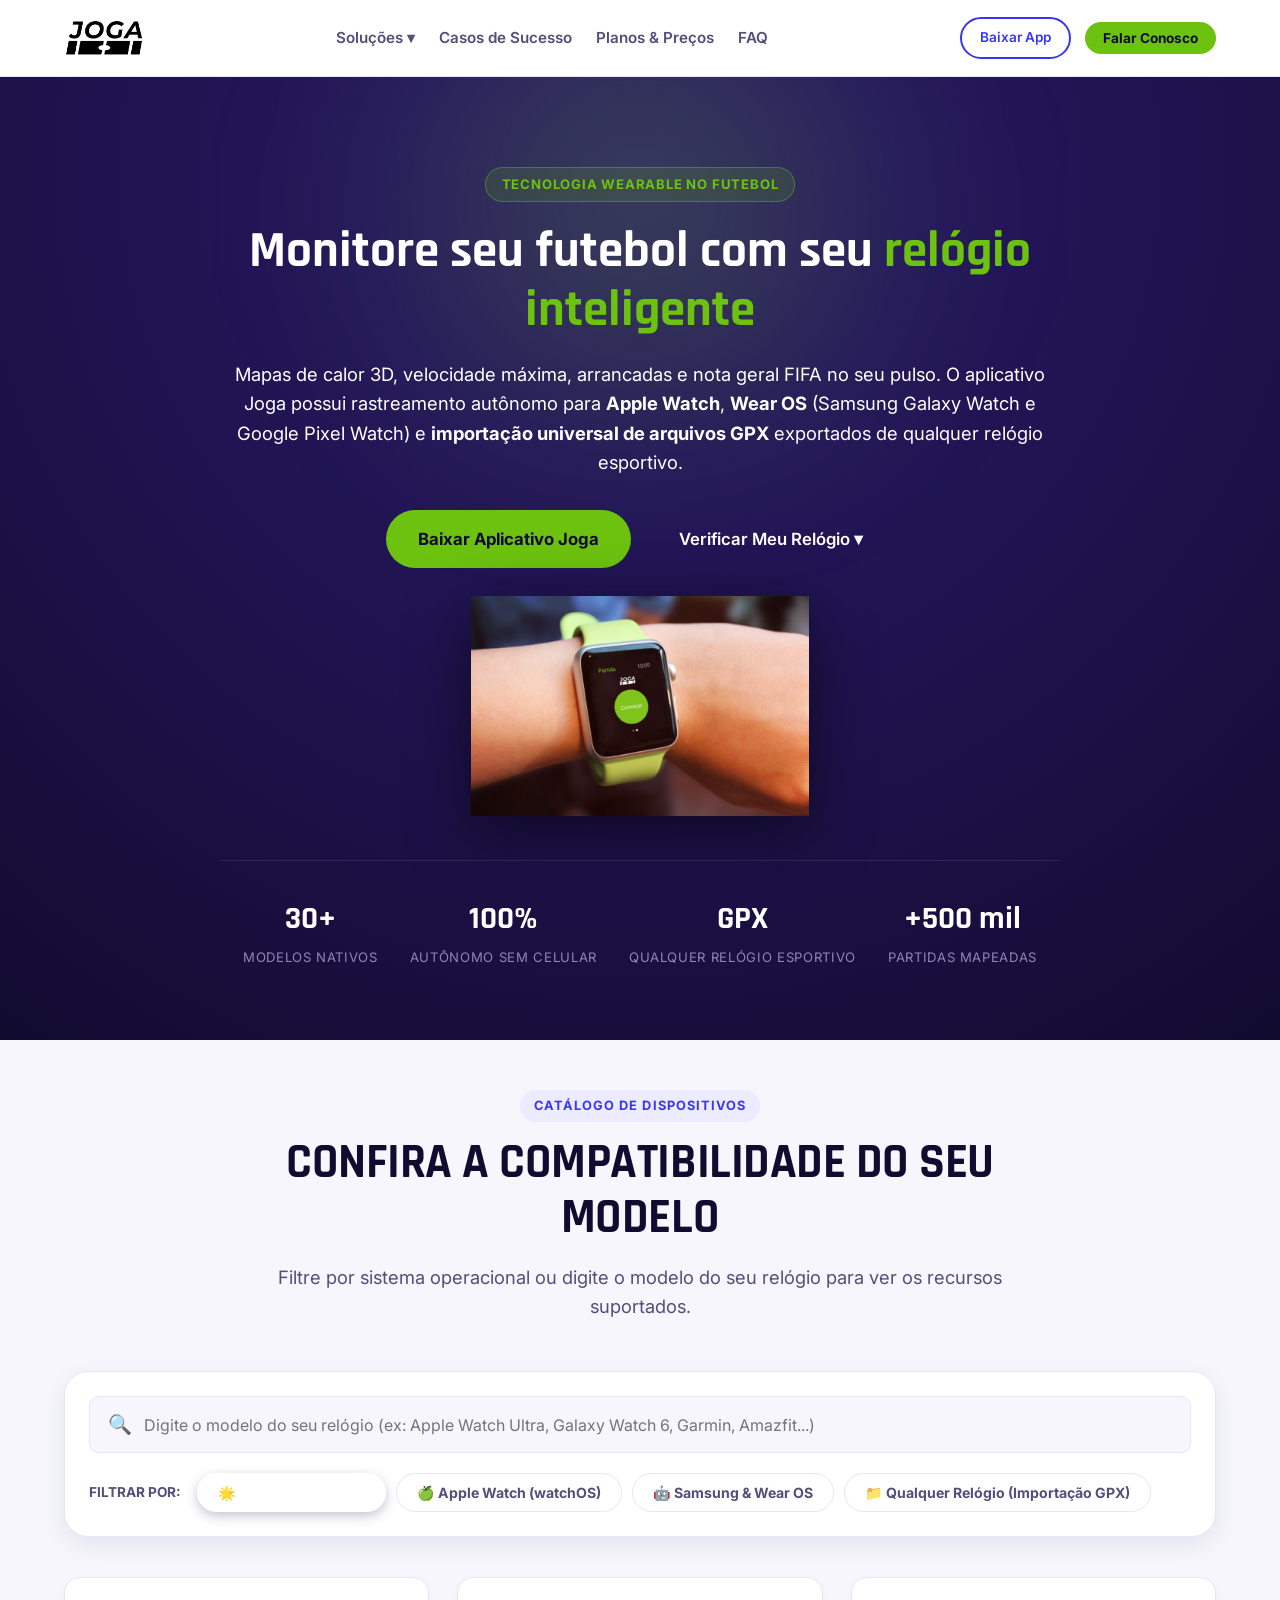
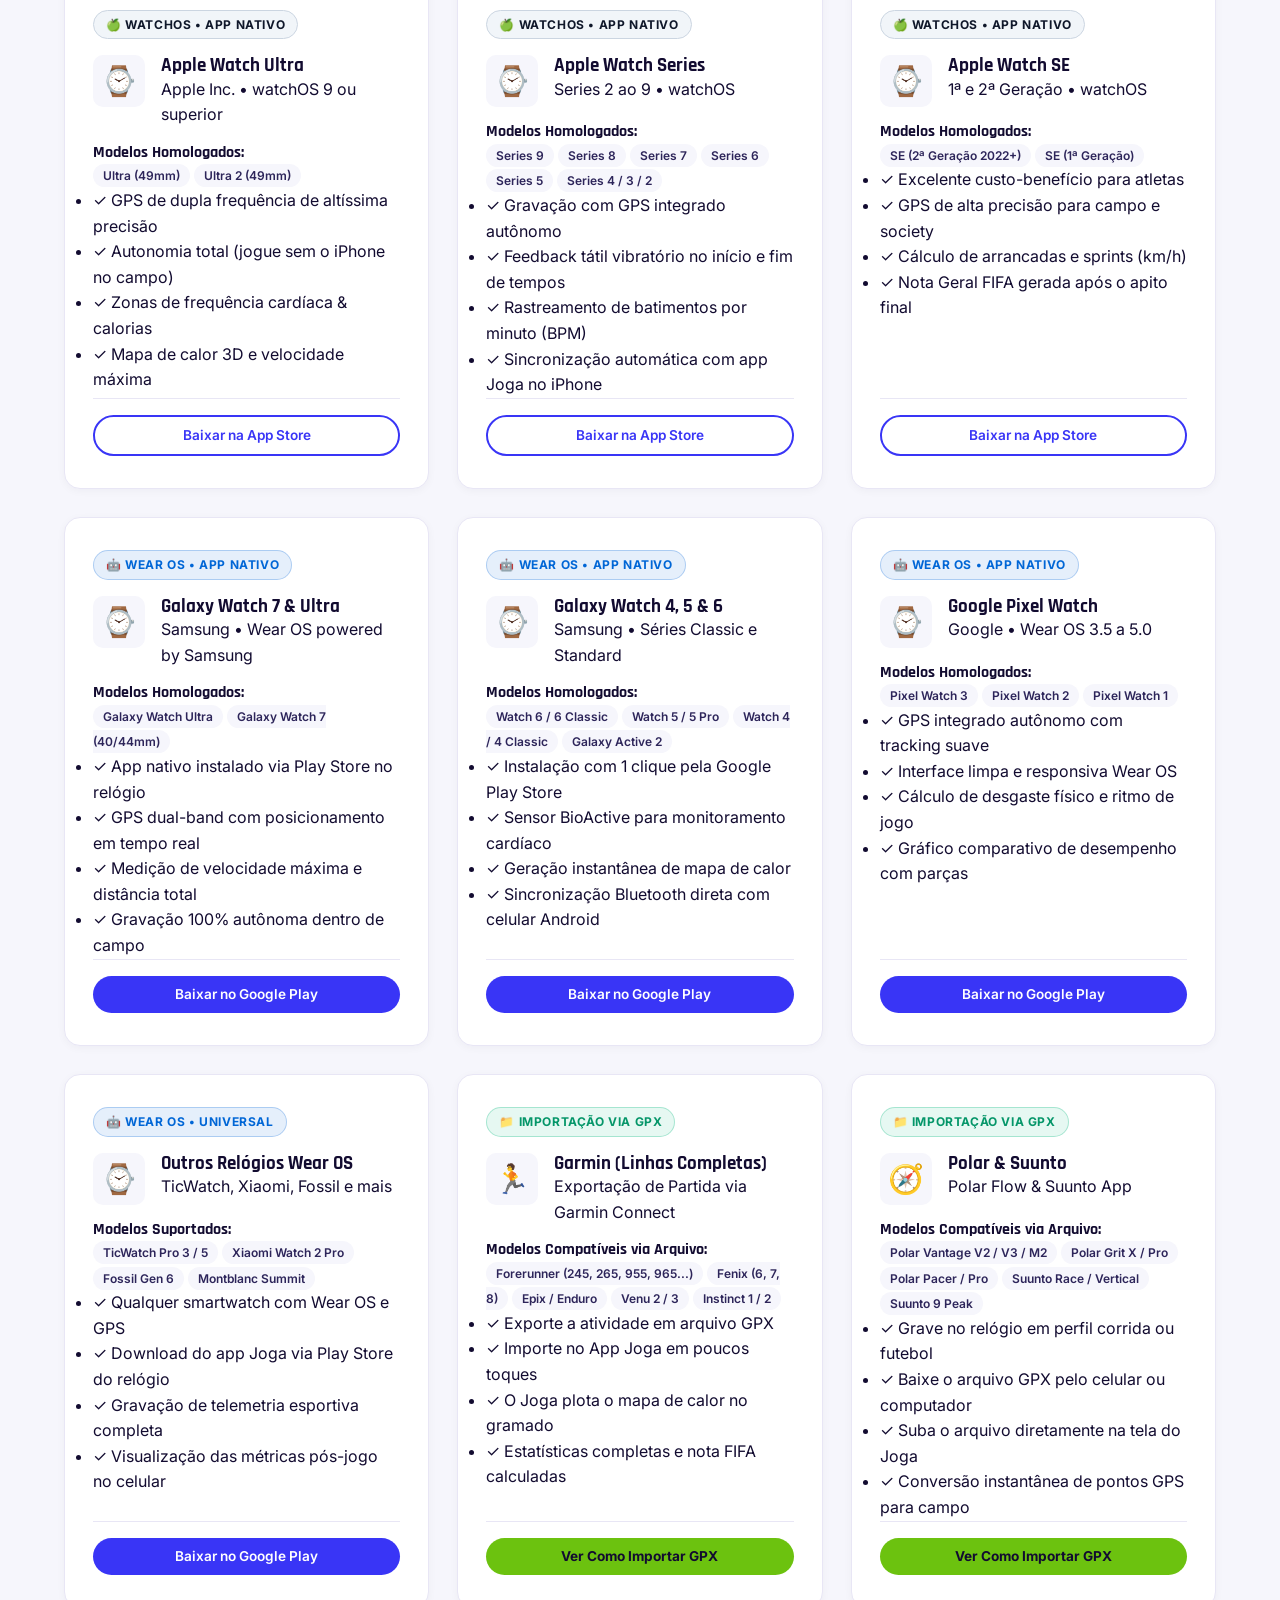
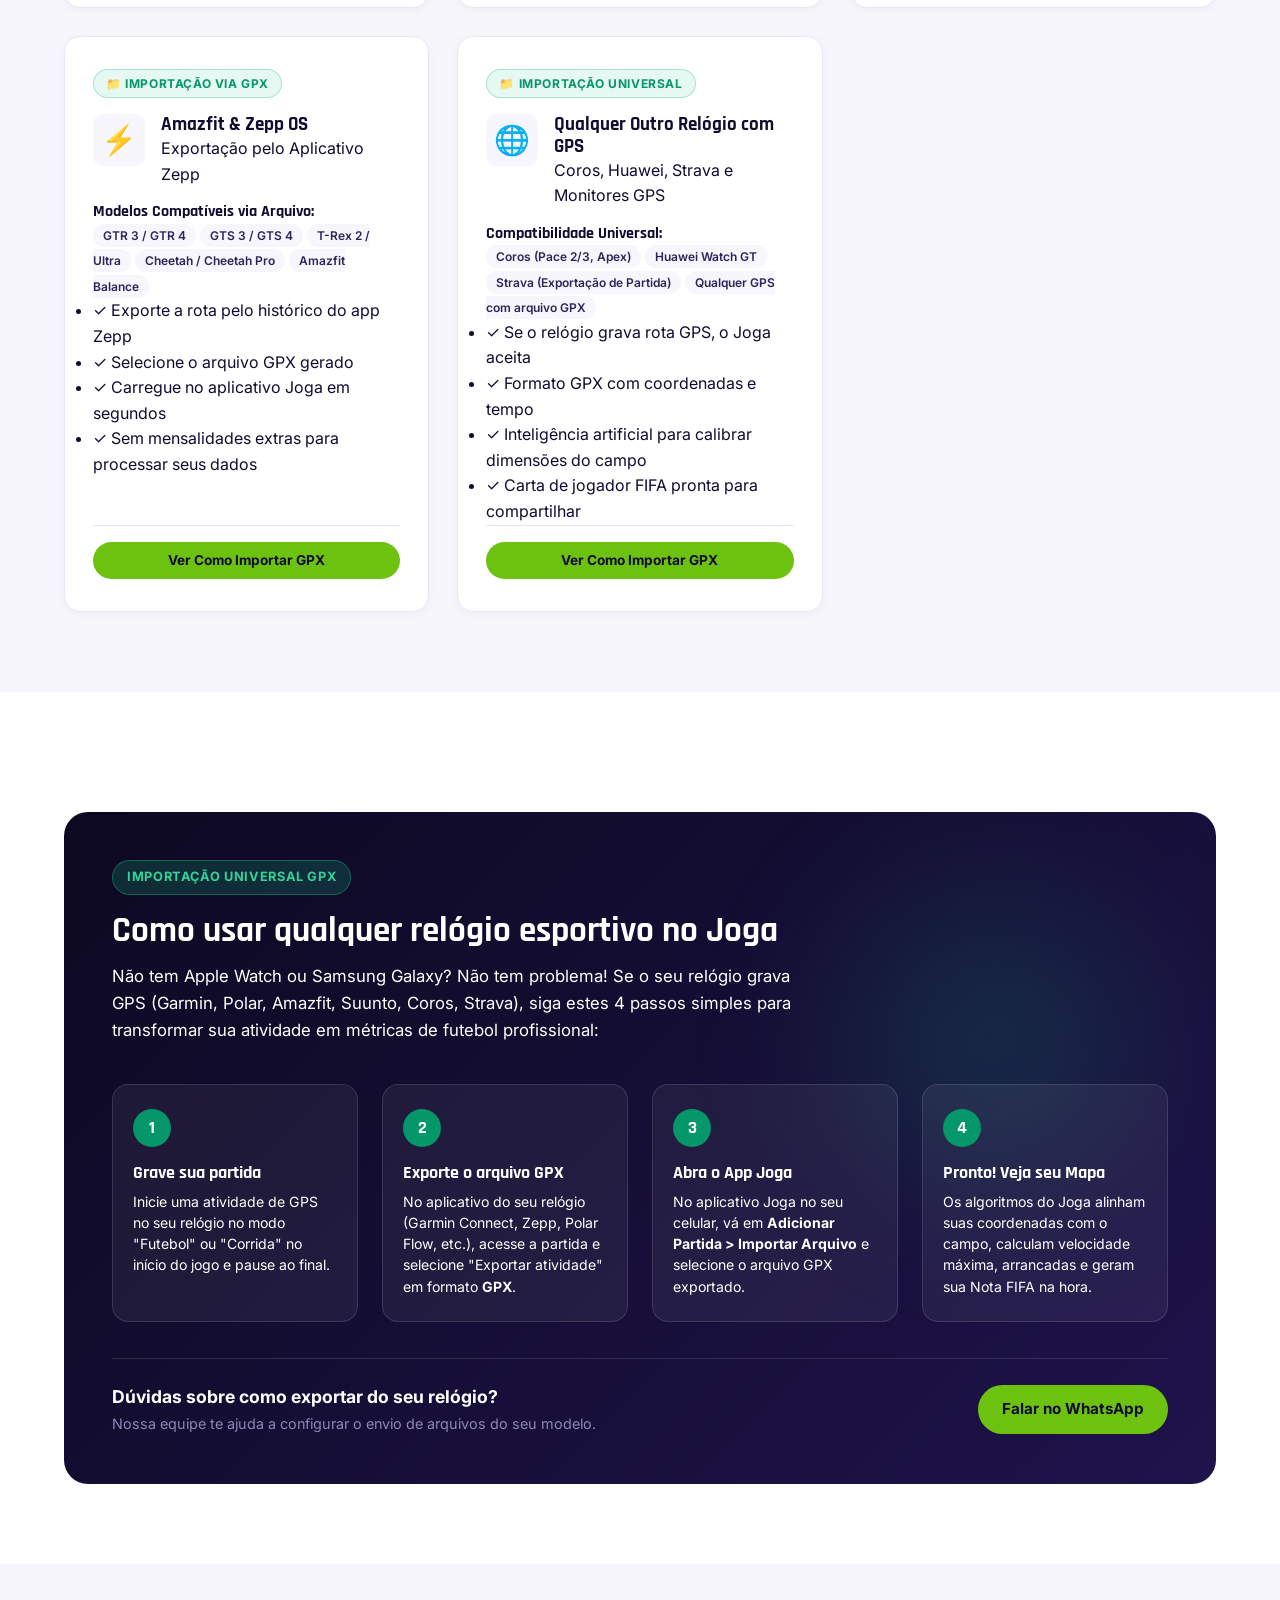
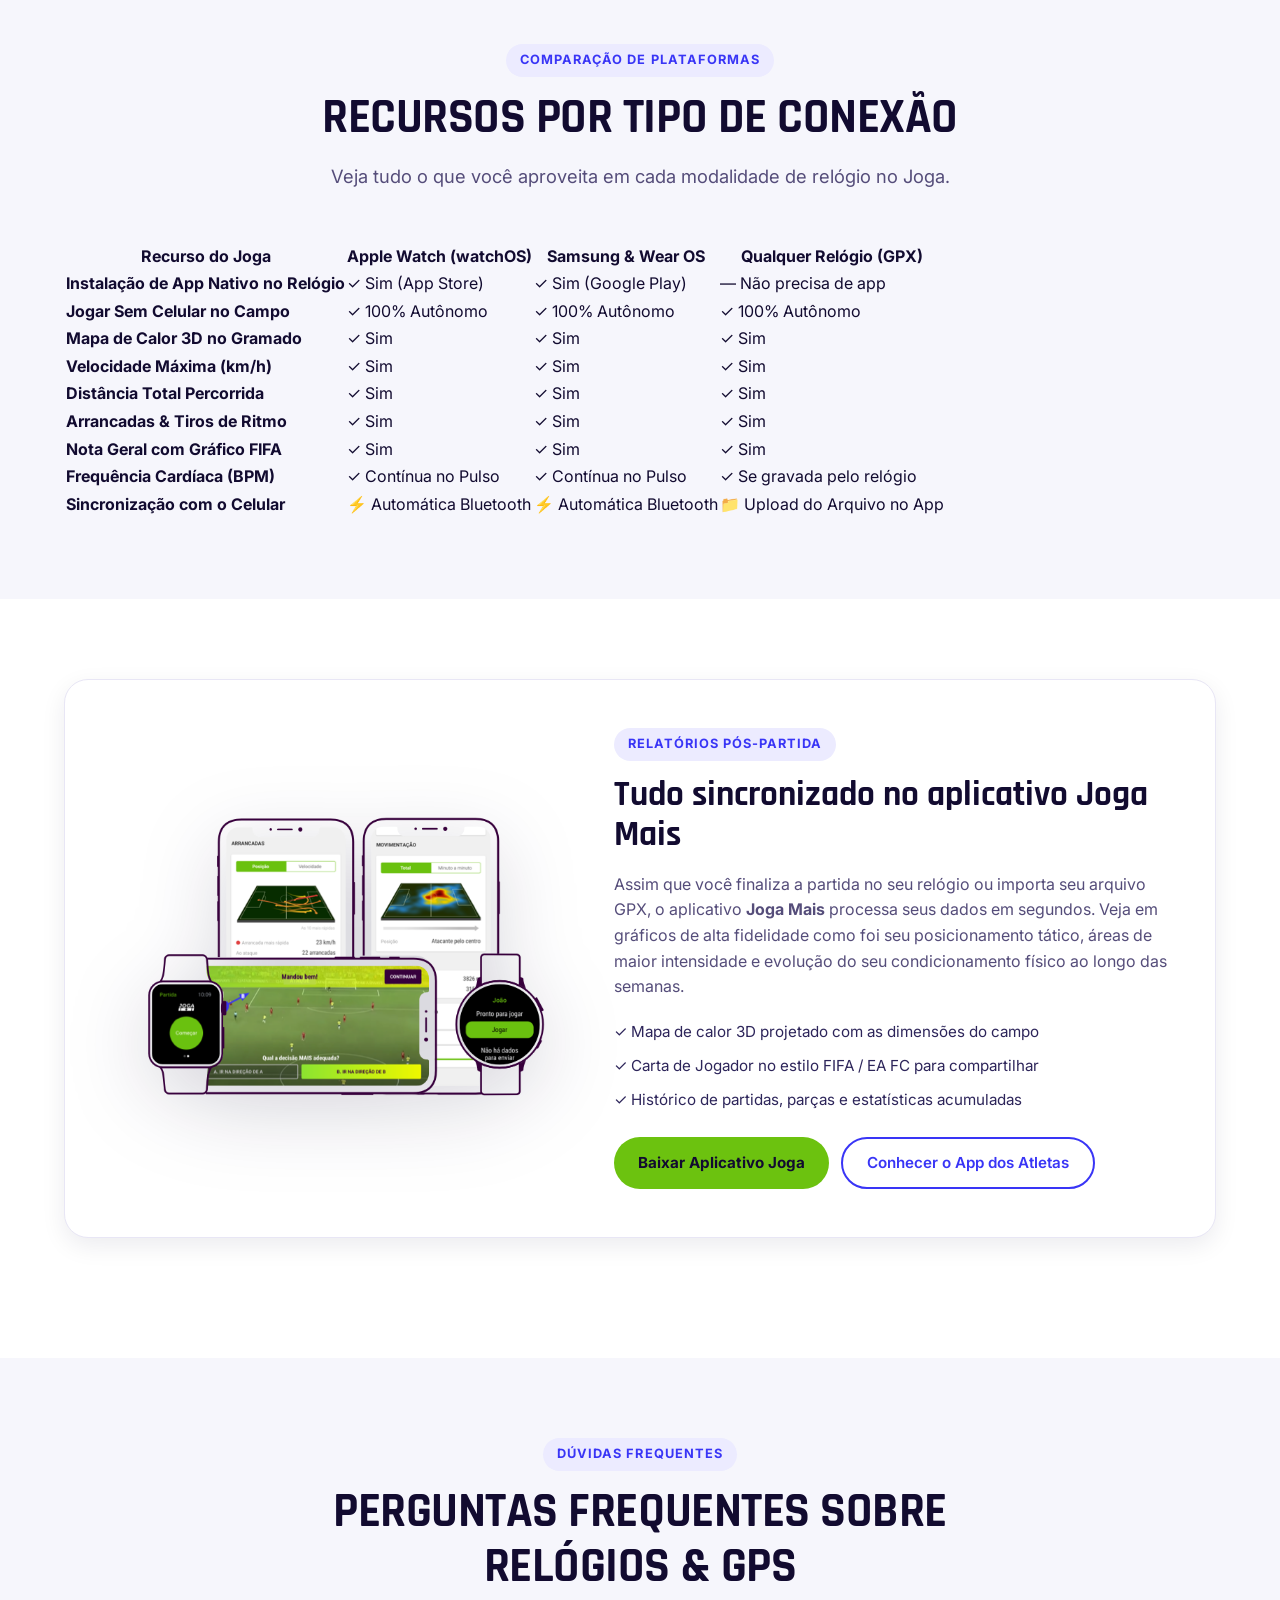
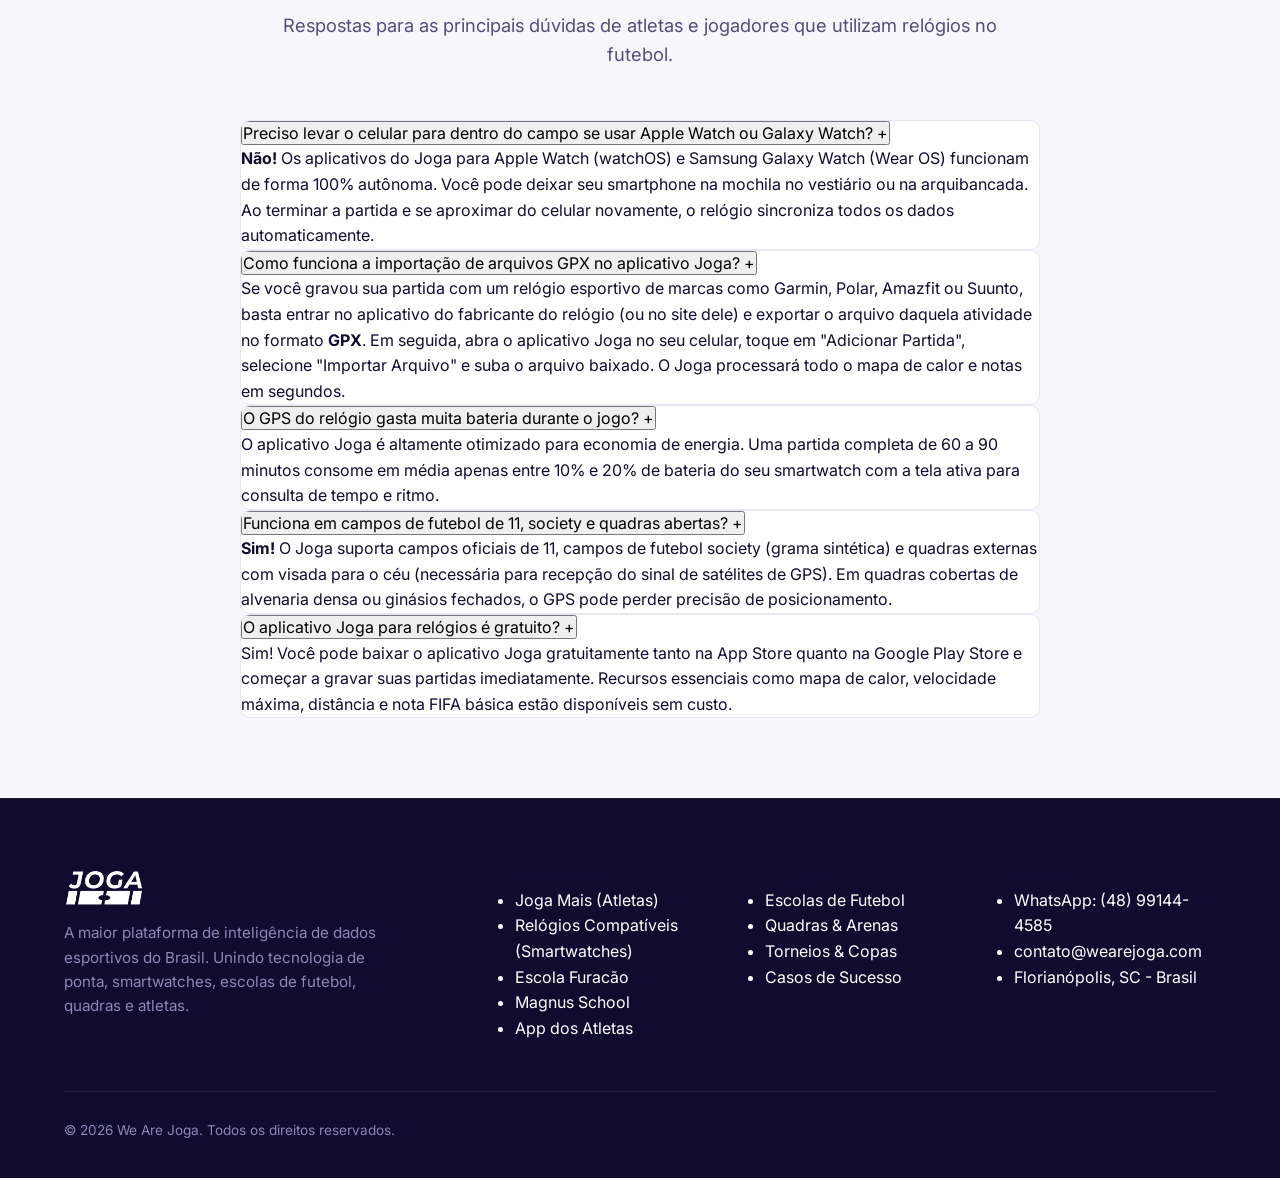
==== commit f1581356: "feat: incorporate real platform screenshots, multi-device mockups and interactive ecosystem tabs" ====
--- a/watches/index.html
+++ b/watches/index.html
@@ -99,7 +99,7 @@
 
         <!-- Real System Smartwatch Image -->
         <div style="max-width: 480px; margin: 28px auto 0; text-align: center;">
-          <img src="https://static.wixstatic.com/media/4e210c_061acafa0c404ca5bb0e64e95ebff505~mv2.png" alt="Smartwatch com Aplicativo Joga no Pulso" style="max-height: 220px; width: auto; margin: 0 auto; filter: drop-shadow(0 15px 30px rgba(0,0,0,0.5));" loading="lazy">
+          <img src="../assets/smartwatch-app.png" alt="Smartwatch com Aplicativo Joga no Pulso" style="max-height: 220px; width: auto; margin: 0 auto; filter: drop-shadow(0 15px 30px rgba(0,0,0,0.5));" loading="lazy">
         </div>
 
         <div class="watches-hero-stats">
@@ -635,7 +635,7 @@
     <div class="container">
       <div class="escolas-feature-box" style="grid-template-columns: 1fr 1.2fr; gap: 40px; align-items: center;">
         <div style="text-align: center;">
-          <img src="https://static.wixstatic.com/media/4e210c_47dac6f2a3d34541ad06a2def93c591a~mv2.png" alt="Aplicativo Joga Mais no Smartphone com Mapa de Calor 3D" style="max-height: 300px; width: auto; margin: 0 auto; filter: drop-shadow(0 20px 40px rgba(18,11,48,0.18));" loading="lazy">
+          <img src="../assets/app-celular-mapa-calor.png" alt="Aplicativo Joga Mais no Smartphone com Mapa de Calor 3D" style="max-height: 300px; width: auto; margin: 0 auto; filter: drop-shadow(0 20px 40px rgba(18,11,48,0.18));" loading="lazy">
         </div>
         <div>
           <span class="section-badge badge-blue">RELATÓRIOS PÓS-PARTIDA</span>
--- a/styles.css
+++ b/styles.css
@@ -2571,3 +2571,217 @@
   }
 }
 
+/* ==========================================================================
+   INTERACTIVE PLATFORM TABS SHOWCASE (REAL PRINTS & MOCKUPS)
+   ========================================================================== */
+.platform-tabs-nav {
+  display: flex;
+  justify-content: center;
+  gap: 8px;
+  background: var(--joga-gray-100, #F3F4F6);
+  padding: 8px;
+  border-radius: var(--radius-lg, 16px);
+  border: 1px solid var(--border-color, rgba(18, 11, 48, 0.08));
+  margin-bottom: 36px;
+  overflow-x: auto;
+  box-shadow: 0 2px 12px rgba(57, 53, 246, 0.05);
+}
+
+.platform-tab-btn {
+  display: flex;
+  align-items: center;
+  gap: 8px;
+  padding: 12px 22px;
+  border: 1px solid transparent;
+  background: transparent;
+  color: var(--joga-gray-600, #5A6478);
+  font-size: 0.95rem;
+  font-weight: 600;
+  font-family: var(--font-body, 'Inter', sans-serif);
+  border-radius: var(--radius-md, 10px);
+  cursor: pointer;
+  transition: all 0.22s ease;
+  white-space: nowrap;
+}
+
+.platform-tab-btn:hover {
+  color: var(--joga-blue, #3935F6);
+  background: rgba(57, 53, 246, 0.06);
+}
+
+.platform-tab-btn.active {
+  background: var(--joga-blue, #3935F6);
+  color: #FFFFFF;
+  border-color: var(--joga-blue, #3935F6);
+  box-shadow: 0 4px 14px rgba(57, 53, 246, 0.25);
+}
+
+.platform-tab-pane {
+  display: none;
+  animation: platformFadeSlide 0.35s ease forwards;
+}
+
+.platform-tab-pane.active {
+  display: grid;
+  grid-template-columns: 1.15fr 0.85fr;
+  gap: 40px;
+  align-items: center;
+}
+
+@keyframes platformFadeSlide {
+  from { opacity: 0; transform: translateY(10px); }
+  to { opacity: 1; transform: translateY(0); }
+}
+
+.platform-showcase-media {
+  position: relative;
+  border-radius: var(--radius-lg, 16px);
+  overflow: hidden;
+  border: 1px solid var(--border-color, rgba(57, 53, 246, 0.12));
+  box-shadow: 0 16px 48px rgba(18, 11, 48, 0.12);
+  background: #F8FAFC;
+}
+
+.platform-showcase-media img {
+  width: 100%;
+  height: auto;
+  display: block;
+  transition: transform 0.4s ease;
+}
+
+.platform-showcase-media:hover img {
+  transform: scale(1.02);
+}
+
+.platform-media-badge {
+  position: absolute;
+  top: 14px;
+  right: 14px;
+  background: rgba(255, 255, 255, 0.94);
+  backdrop-filter: blur(8px);
+  padding: 6px 14px;
+  border-radius: 9999px;
+  border: 1px solid var(--border-color, rgba(57, 53, 246, 0.15));
+  font-size: 0.78rem;
+  font-weight: 700;
+  color: var(--joga-blue, #3935F6);
+  box-shadow: 0 2px 8px rgba(0,0,0,0.06);
+}
+
+.platform-showcase-info {
+  padding: 8px 0;
+}
+
+.platform-tab-label {
+  display: inline-block;
+  font-size: 0.8rem;
+  font-weight: 700;
+  letter-spacing: 0.08em;
+  text-transform: uppercase;
+  color: var(--joga-blue, #3935F6);
+  margin-bottom: 10px;
+}
+
+.platform-showcase-info h3 {
+  font-family: var(--font-heading, 'Rajdhani', sans-serif);
+  font-size: 2rem;
+  font-weight: 800;
+  line-height: 1.2;
+  margin-bottom: 14px;
+  color: var(--joga-navy, #120B30);
+}
+
+.platform-lead-desc {
+  font-size: 1rem;
+  color: var(--joga-gray-600, #5A6478);
+  line-height: 1.65;
+  margin-bottom: 24px;
+}
+
+.platform-feature-bullets {
+  list-style: none;
+  display: flex;
+  flex-direction: column;
+  gap: 12px;
+  margin-bottom: 28px;
+}
+
+.platform-feature-bullets li {
+  display: flex;
+  align-items: flex-start;
+  gap: 11px;
+  font-size: 0.93rem;
+  line-height: 1.5;
+  color: var(--joga-dark, #120B30);
+}
+
+.platform-feature-bullets li .check-icon {
+  flex-shrink: 0;
+  width: 20px;
+  height: 20px;
+  border-radius: 50%;
+  background: rgba(108, 194, 15, 0.15);
+  color: #5aa80c;
+  display: flex;
+  align-items: center;
+  justify-content: center;
+  font-size: 0.75rem;
+  font-weight: 800;
+  margin-top: 2px;
+}
+
+.platform-cta-row {
+  display: flex;
+  align-items: center;
+  gap: 14px;
+  flex-wrap: wrap;
+}
+
+.platform-metrics-bar {
+  display: grid;
+  grid-template-columns: repeat(4, 1fr);
+  gap: 16px;
+  margin-top: 48px;
+  border-top: 1px solid var(--border-color, rgba(57, 53, 246, 0.12));
+  padding-top: 36px;
+}
+
+.platform-metric-item {
+  text-align: center;
+  background: #FFFFFF;
+  border: 1px solid var(--border-color, rgba(57, 53, 246, 0.12));
+  border-radius: var(--radius-md, 10px);
+  padding: 22px 14px;
+  box-shadow: 0 2px 8px rgba(0, 0, 0, 0.04);
+}
+
+.platform-metric-value {
+  font-family: var(--font-heading, 'Rajdhani', sans-serif);
+  font-size: 2.2rem;
+  font-weight: 800;
+  color: var(--joga-blue, #3935F6);
+  line-height: 1;
+}
+
+.platform-metric-label {
+  font-size: 0.82rem;
+  color: var(--joga-gray-600, #5A6478);
+  margin-top: 6px;
+  line-height: 1.35;
+  font-weight: 500;
+}
+
+@media (max-width: 900px) {
+  .platform-tab-pane.active {
+    grid-template-columns: 1fr;
+  }
+  .platform-metrics-bar {
+    grid-template-columns: repeat(2, 1fr);
+    gap: 12px;
+  }
+  .platform-tabs-nav {
+    justify-content: flex-start;
+  }
+}
+
+
